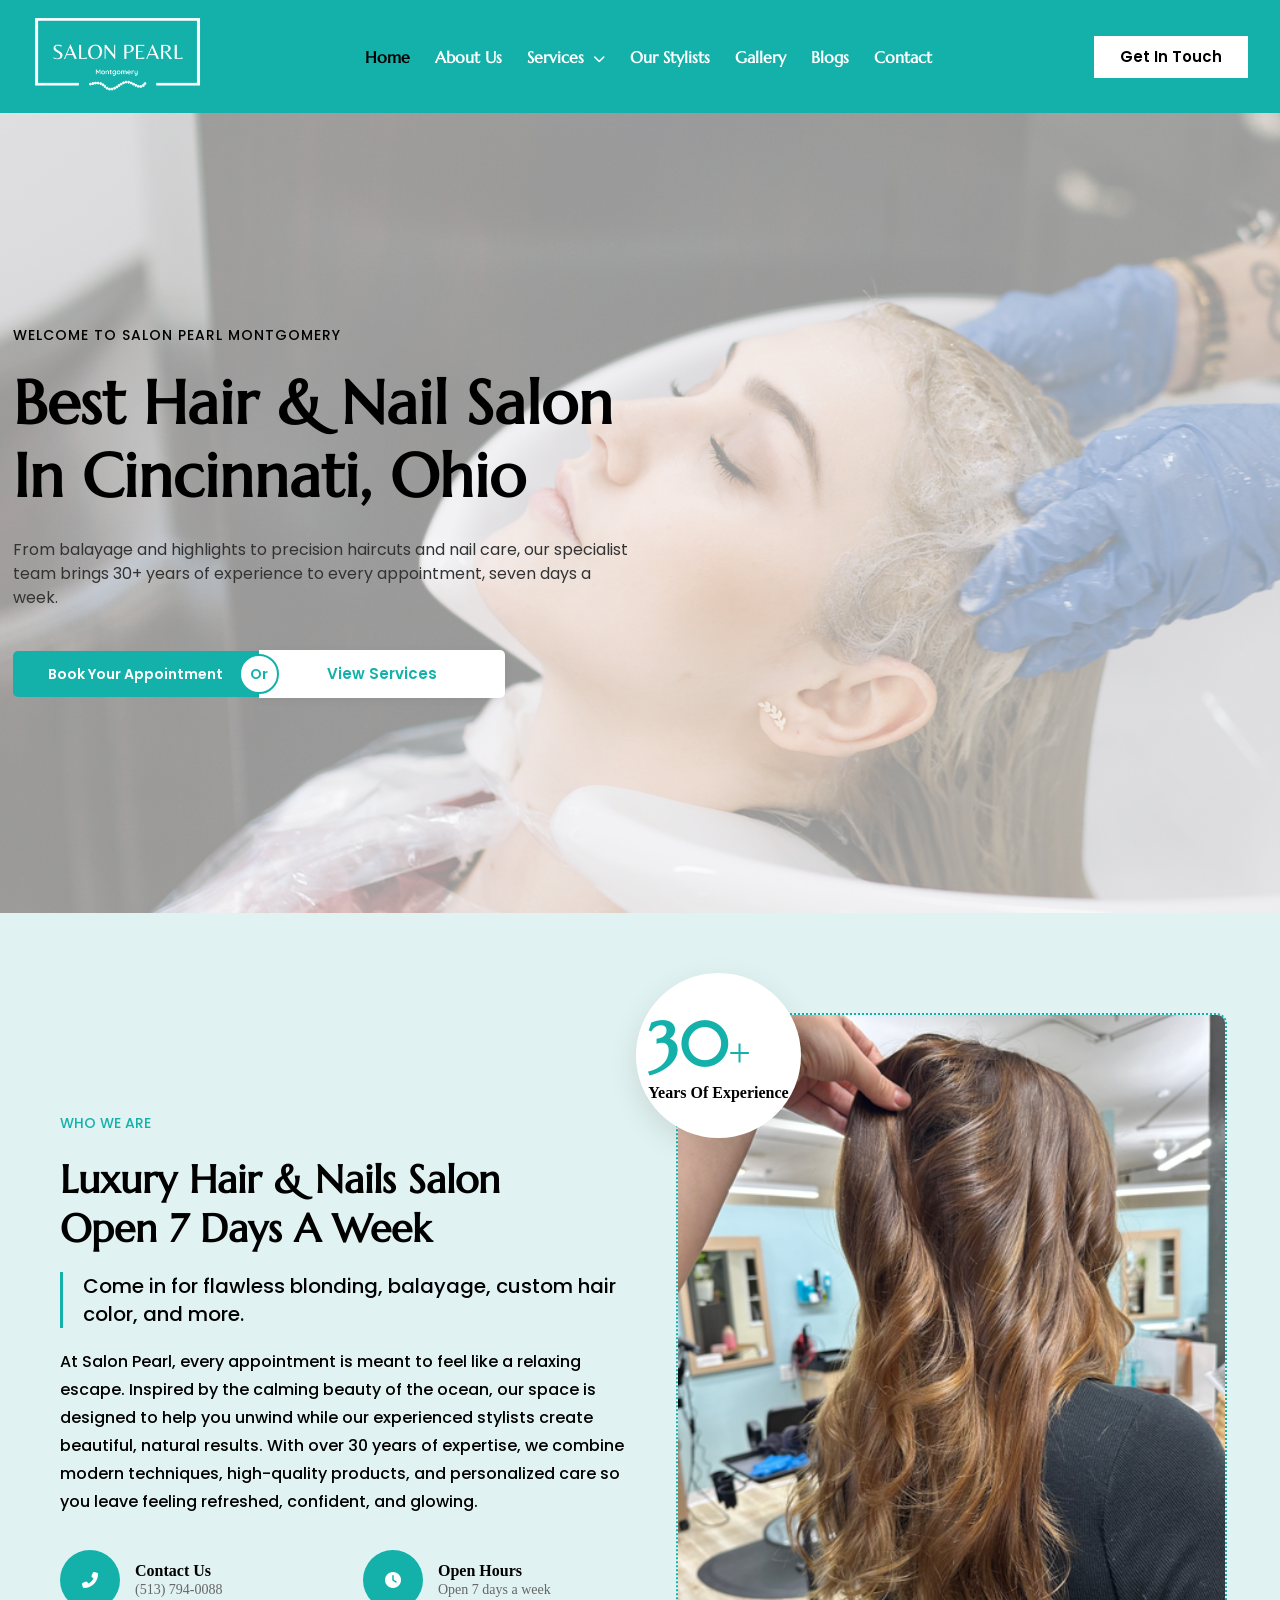
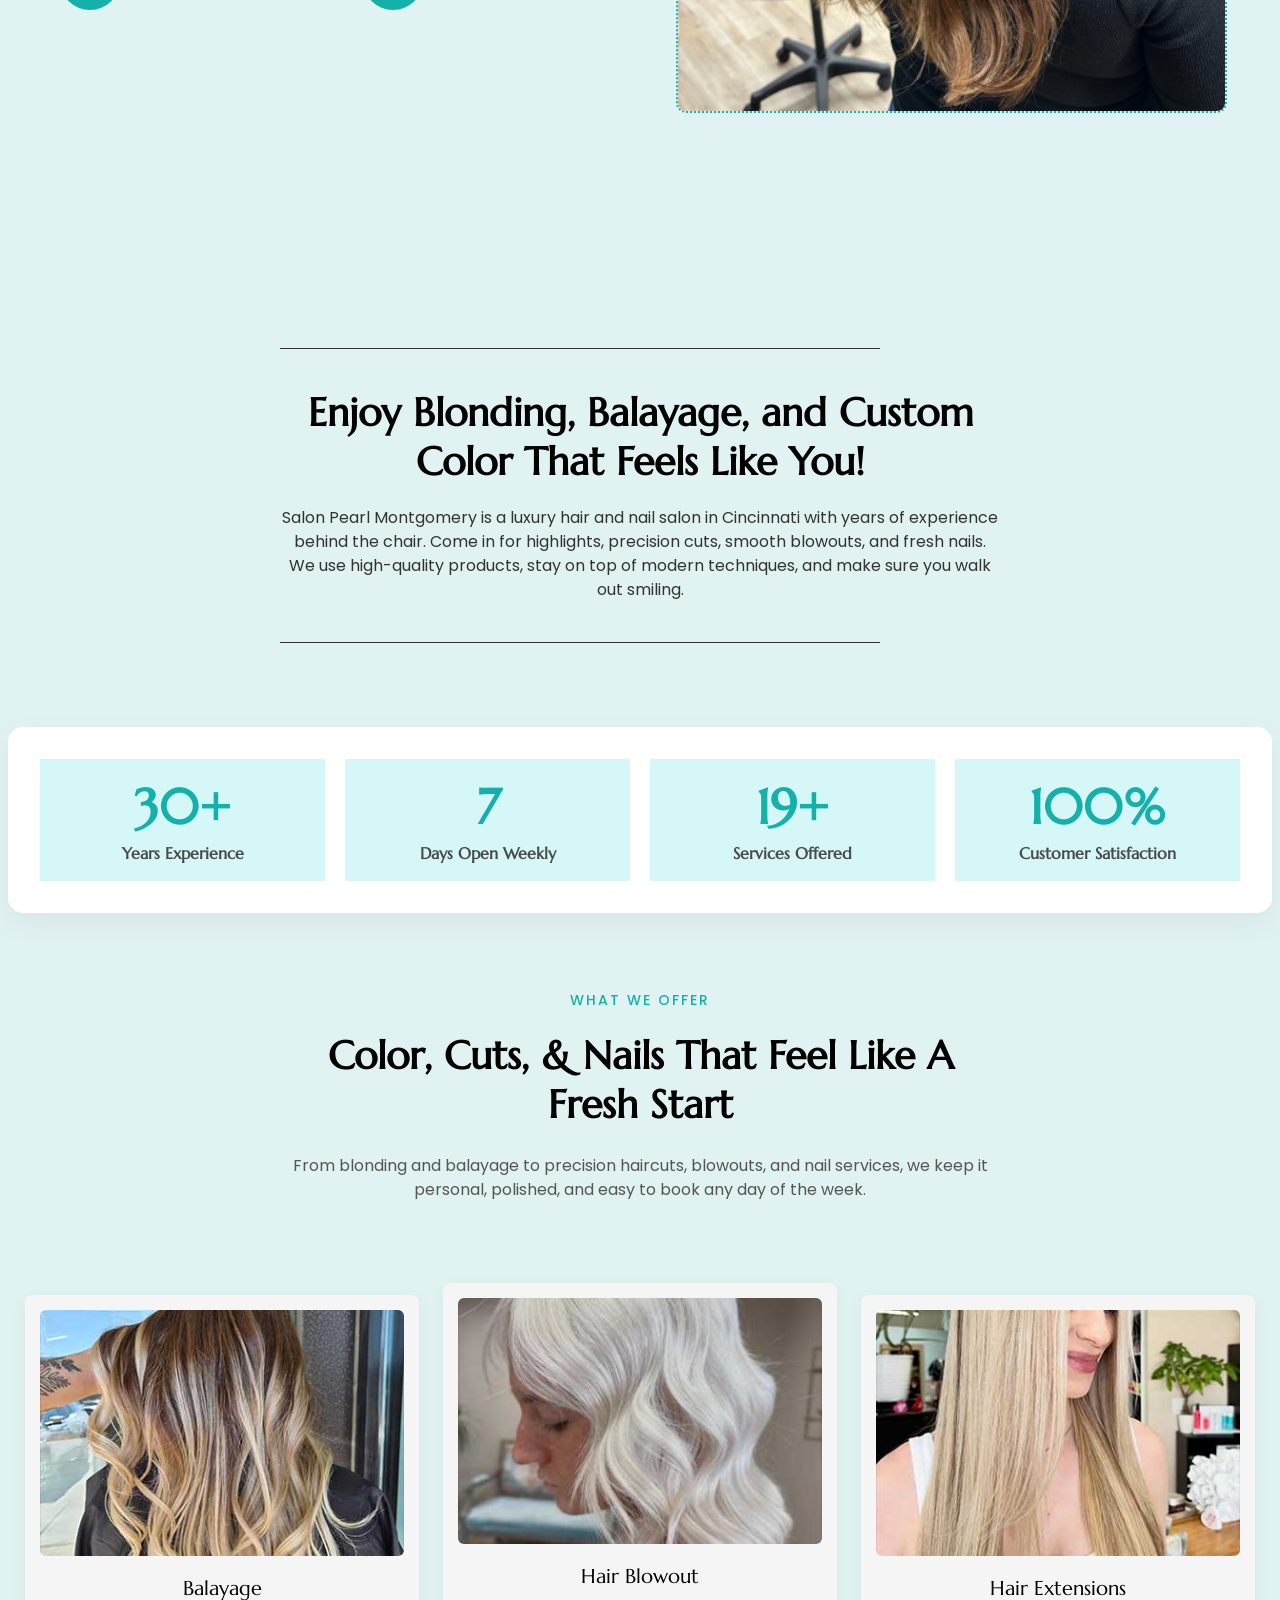
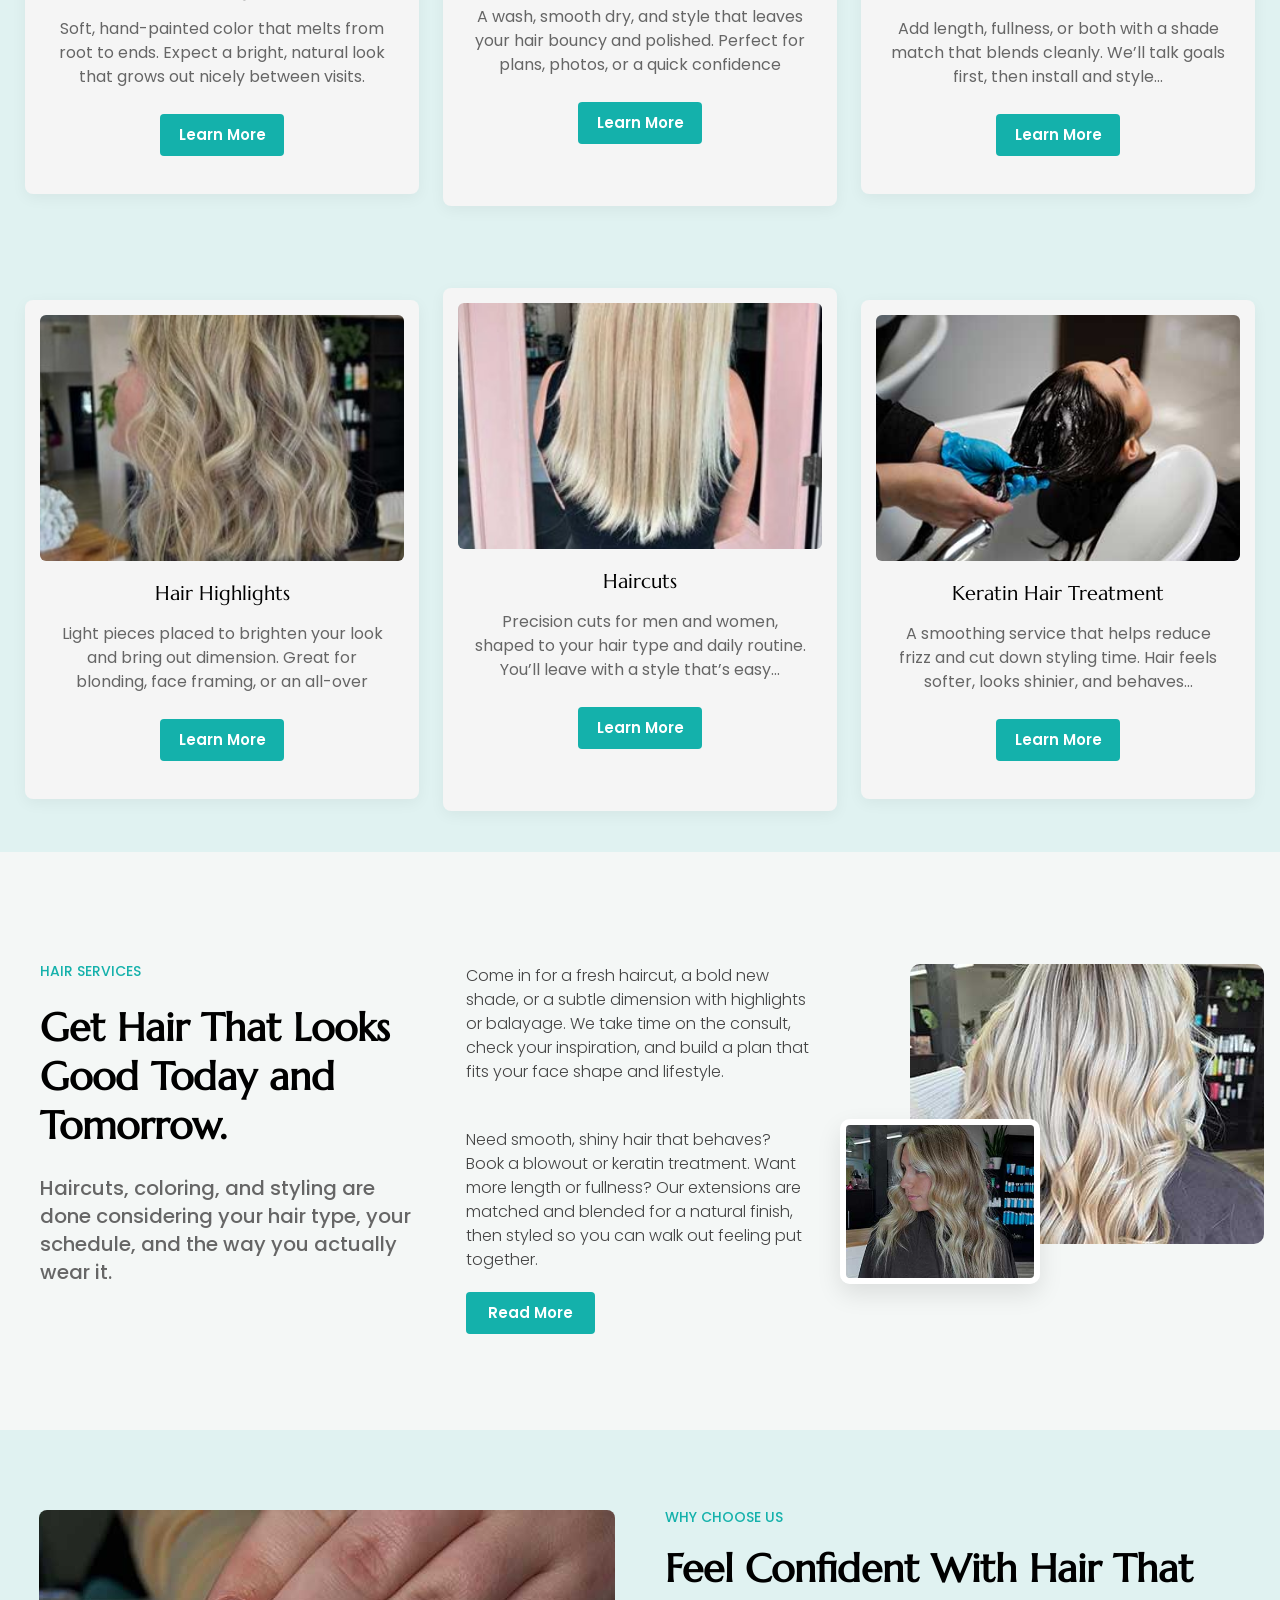
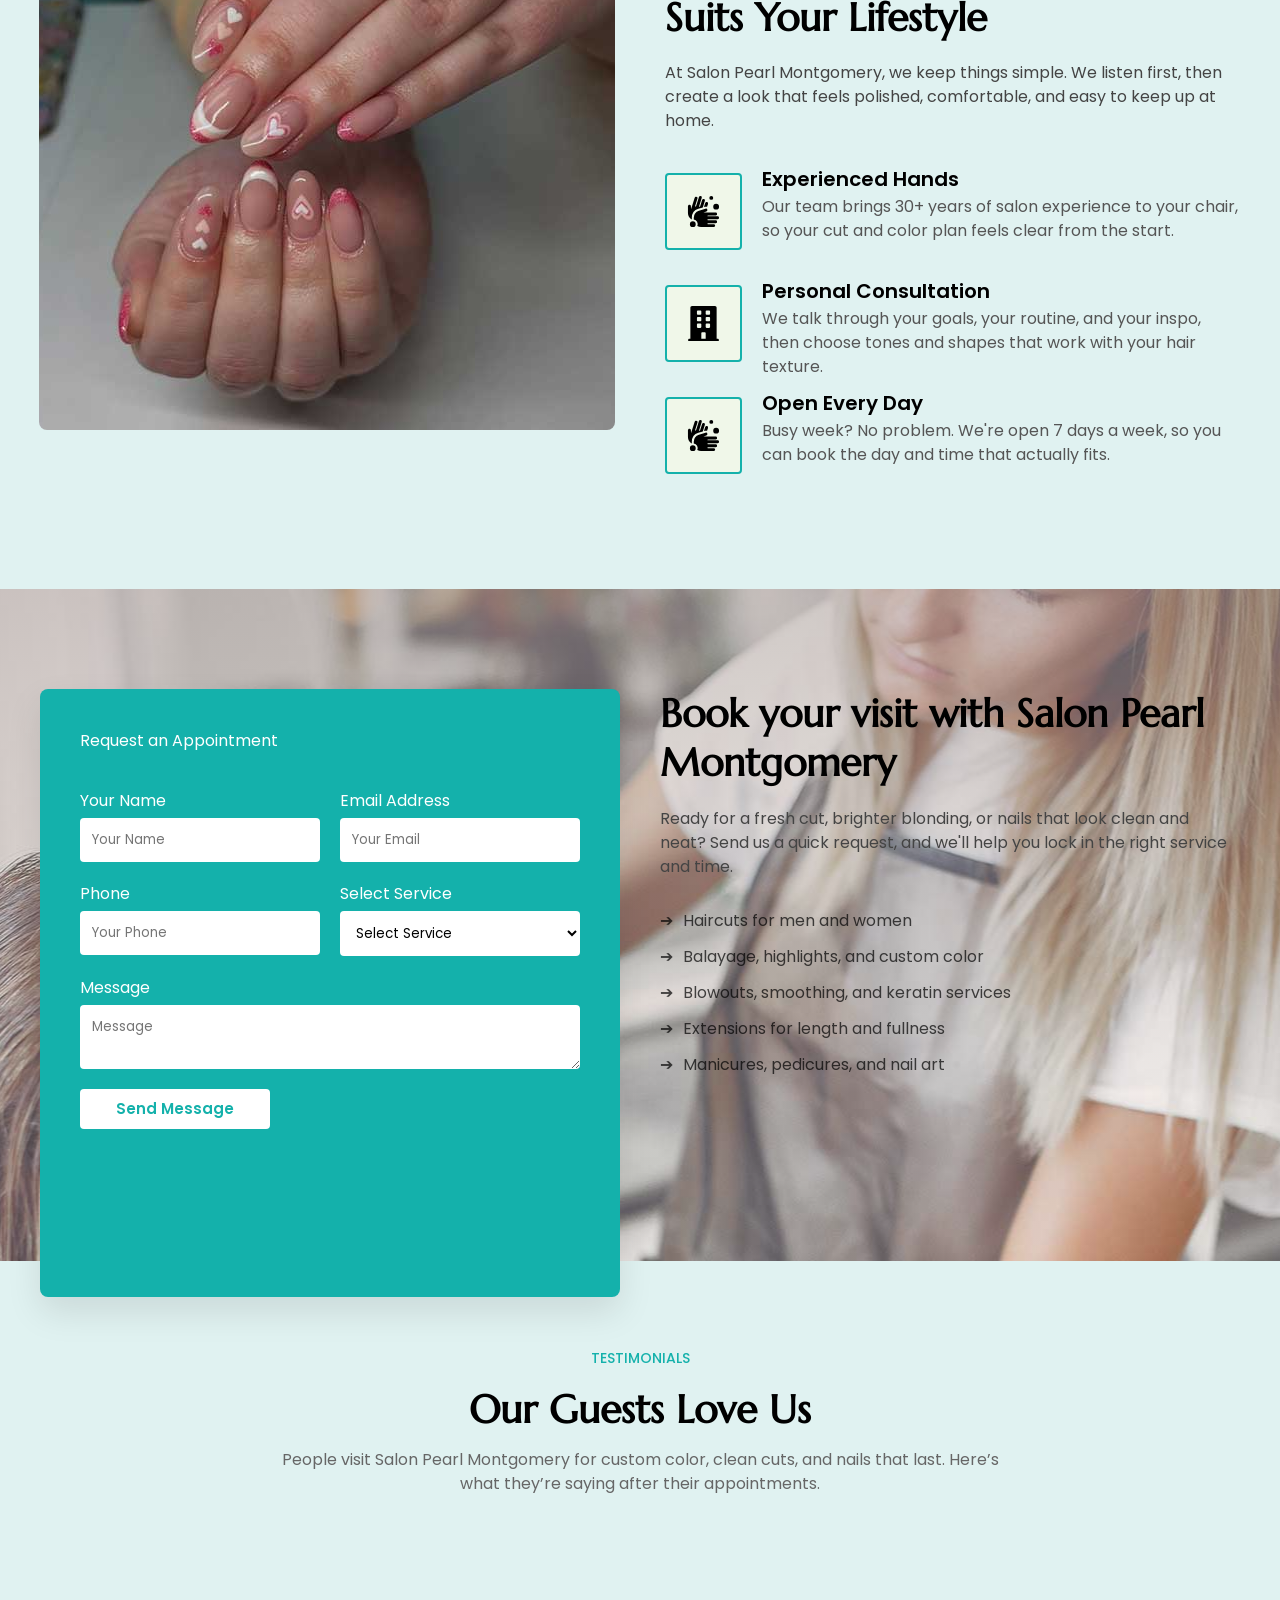
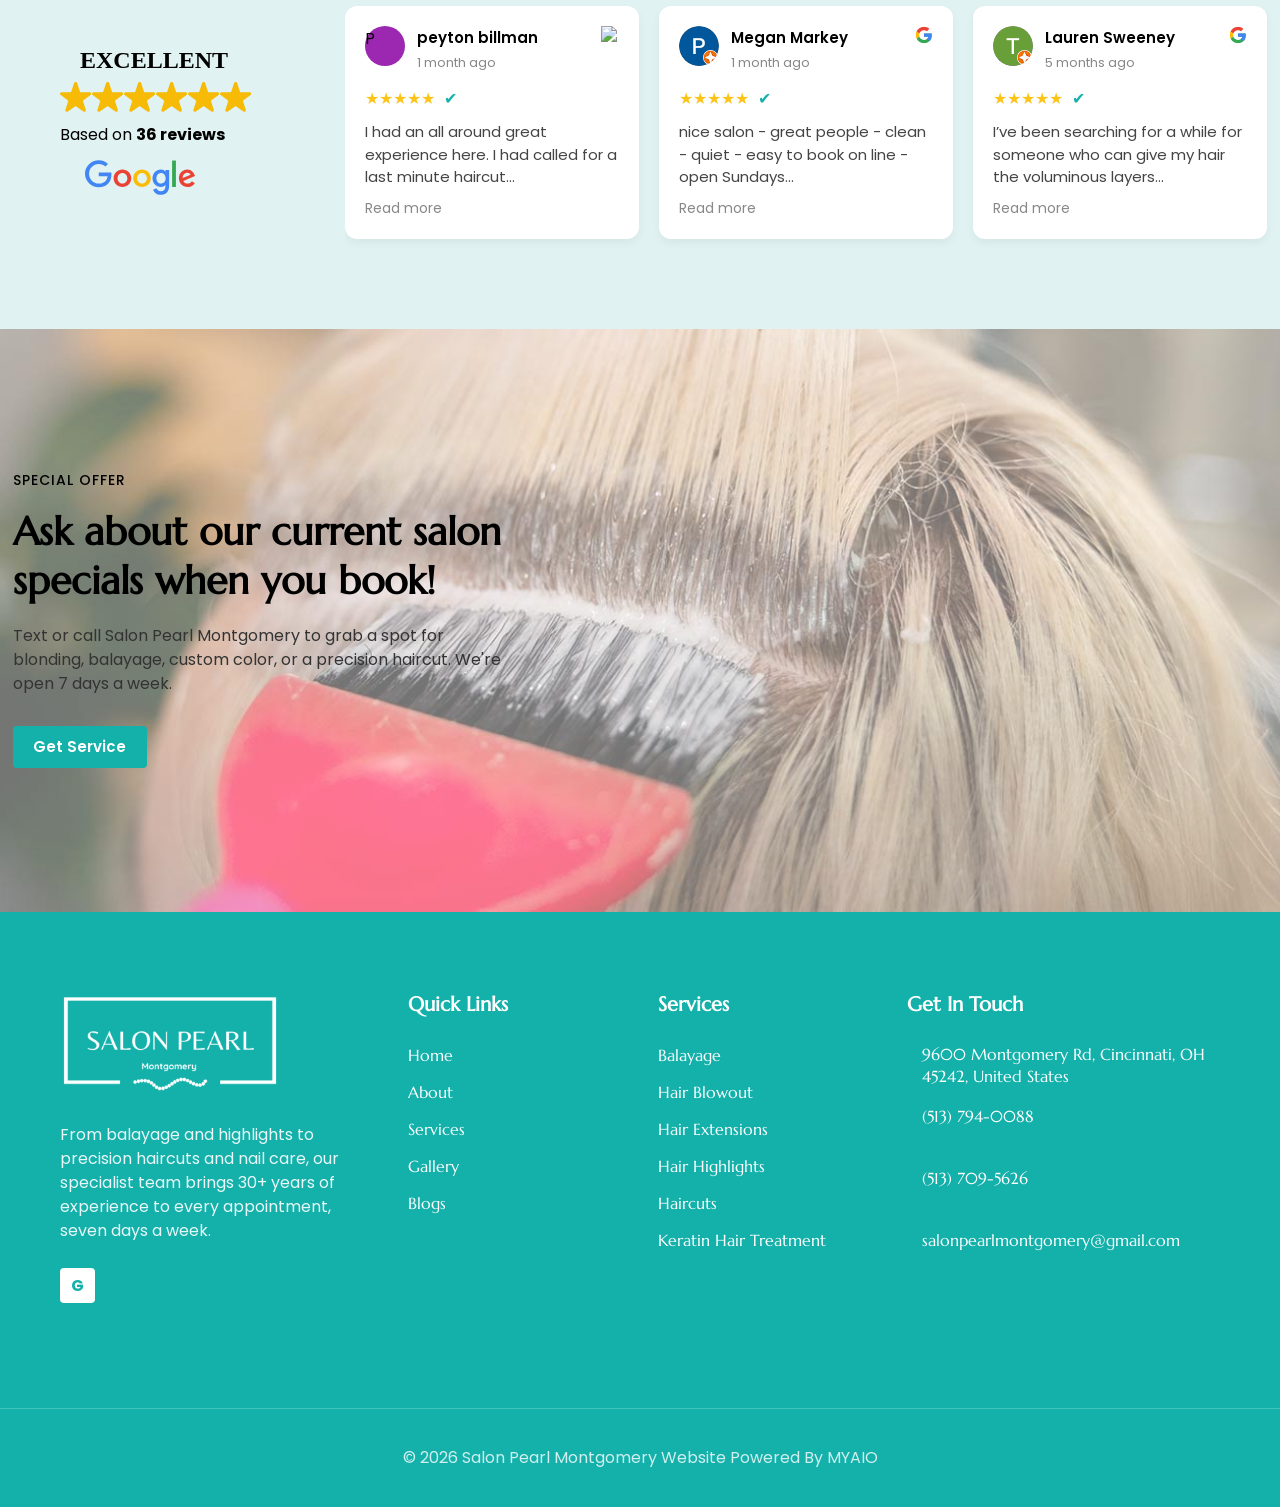
==== index.html @ 2b53aa88 "Rename salon.html to index.html" ====
<!doctype html>
<html lang="en">
  <head>
    <meta charset="UTF-8" />
    <meta name="viewport" content="width=device-width, initial-scale=1.0" />
    <title>Document</title>
    <!-- Font Awesome Free CDN -->
<link rel="stylesheet" href="https://cdnjs.cloudflare.com/ajax/libs/font-awesome/6.4.2/css/all.min.css" integrity="sha512-papn5pL5N8rWc5pG6OeD8xZqP/EzvF3lXnPz+ciyIpJYF7H9uYy0hXU9v61Q59Iu3uhVptu0XVfZ+f+q1RV0Hg==" crossorigin="anonymous" referrerpolicy="no-referrer" />
    <link rel="stylesheet" href="salon.css" />
  </head>
  <body>
    <header class="main-header">
      <div class="nav-container">
        <div class="logo-box">
          <img
            src="dcec60_59069c7264294cd783a2a04fab9cebf1mv2-e1772469539156-1.png"
            alt="Salon Pearl Logo"
            class="logo"
          />
        </div>

        <nav class="nav-menu">
          <ul>
            <li><a href="#" class="active">Home</a></li>
            <li><a href="#">About Us</a></li>
            <li>
              <a href="#">Services <i class="fas fa-chevron-down"></i></a>
            </li>
            <li><a href="#">Our Stylists</a></li>
            <li><a href="#">Gallery</a></li>
            <li><a href="#">Blogs</a></li>
            <li><a href="#">Contact</a></li>
          </ul>
        </nav>

        <div class="nav-cta">
          <a href="#" class="btn-touch">Get In Touch</a>
        </div>
      </div>
    </header>
    <section class="hero-section">
      <div class="hero-container">
        <p class="welcome-text">WELCOME TO SALON PEARL MONTGOMERY</p>

        <h1 class="hero-title">
          Best Hair & Nail Salon <br />
          In Cincinnati, Ohio
        </h1>

        <p class="hero-description">
          From balayage and highlights to precision haircuts and nail care, our
          specialist team brings 30+ years of experience to every appointment,
          seven days a week.
        </p>

        <div class="hero-btns-wrapper">
          <a href="#" class="btn-book">Book Your Appointment</a>
          <div class="or-circle">Or</div>
          <a href="#" class="btn-services">View Services</a>
        </div>
      </div>
    </section>

    <section class="who-we-are">
      <div class="container">
        <div class="content-side">
          <p class="sub-heading">WHO WE ARE</p>
          <h2 class="main-heading animate-up">
            Luxury Hair & Nails Salon Open 7 Days A Week
          </h2>

          <div class="highlight-box">
            <p class="highlight-text">
              Come in for flawless blonding, balayage, custom hair color, and
              more.
            </p>
          </div>

          <p class="desc-text">
            At Salon Pearl, every appointment is meant to feel like a relaxing
            escape. Inspired by the calming beauty of the ocean, our space is
            designed to help you unwind while our experienced stylists create
            beautiful, natural results. With over 30 years of expertise, we
            combine modern techniques, high-quality products, and personalized
            care so you leave feeling refreshed, confident, and glowing.
          </p>

          <div class="info-row">
            <div class="info-item">
              <div class="icon-circle"><i class="fas fa-phone-alt"></i></div>
              <div class="info-data">
                <span class="label">Contact Us</span>
                <span class="value">(513) 794-0088</span>
              </div>
            </div>
            <div class="info-item">
              <div class="icon-circle"><i class="fas fa-clock"></i></div>
              <div class="info-data">
                <span class="label">Open Hours</span>
                <span class="value">Open 7 days a week</span>
              </div>
            </div>
          </div>
        </div>

        <div class="image-side">
          <div class="image-wrapper">
            <img
              src="dcec60_b9b6c1ea0aaf465d9575b05f5d247d1amv2.png"
              alt="Salon Work"
            />
            <div class="badge-container">
              <div class="counter-badge">
                <span id="counter" class="count-num">0</span
                ><span class="plus">+</span>
                <p class="count-label">Years Of Experience</p>
              </div>
            </div>
          </div>
        </div>
      </div>
    </section>

    <section class="blonding-section">
      <div class="content-wrapper">
        <hr class="separator-line" />

        <div class="text-block">
          <h2 class="blonding-title">
            Enjoy Blonding, Balayage, and Custom Color That Feels Like You!
          </h2>

          <p class="blonding-desc">
            Salon Pearl Montgomery is a luxury hair and nail salon in Cincinnati
            with years of experience behind the chair. Come in for highlights,
            precision cuts, smooth blowouts, and fresh nails. We use
            high-quality products, stay on top of modern techniques, and make
            sure you walk out smiling.
          </p>
        </div>

        <hr class="separator-line" />
      </div>
    </section>

    <section class="stats-overlap-section">
      <div class="stats-container">
        <div class="stat-box">
          <span class="stat-number">30+</span>
          <p class="stat-text">Years Experience</p>
        </div>

        <div class="stat-box">
          <span class="stat-number">7</span>
          <p class="stat-text">Days Open Weekly</p>
        </div>

        <div class="stat-box">
          <span class="stat-number">19+</span>
          <p class="stat-text">Services Offered</p>
        </div>

        <div class="stat-box">
          <span class="stat-number">100%</span>
          <p class="stat-text">Customer Satisfaction</p>
        </div>
      </div>
    </section>

    <section class="offer-header-section">
      <div class="offer-container animate-offer-up">
        <p class="offer-sub">WHAT WE OFFER</p>

        <h1 class="offer-title">
          Color, Cuts, & Nails That Feel Like A Fresh Start
        </h1>

        <p class="offer-description">
          From blonding and balayage to precision haircuts, blowouts, and nail
          services, we keep it personal, polished, and easy to book any day of
          the week.
        </p>
      </div>
    </section>
    <section class="services-cards-section">
      <div class="cards-container">
        <div class="service-card side-card">
          <img src="Balayage-Hair-Color.jpg" alt="Balayage" class="card-img" />
          <h3 class="card-title">Balayage</h3>
          <p class="card-desc">
            Soft, hand-painted color that melts from root to ends. Expect a
            bright, natural look that grows out nicely between visits.
          </p>
          <a href="#" class="learn-more-btn">Learn More</a>
        </div>

        <div class="service-card middle-card">
          <img
            src="Hair-Blowout-300x203.jpg"
            alt="Hair Blowout"
            class="card-img"
          />
          <h3 class="card-title">Hair Blowout</h3>
          <p class="card-desc">
            A wash, smooth dry, and style that leaves your hair bouncy and
            polished. Perfect for plans, photos, or a quick confidence boost.
          </p>
          <a href="#" class="learn-more-btn">Learn More</a>
        </div>

        <div class="service-card side-card">
          <img
            src="Hair-Extensions.jpg"
            alt="Hair Extensions"
            class="card-img"
          />
          <h3 class="card-title">Hair Extensions</h3>
          <p class="card-desc">
            Add length, fullness, or both with a shade match that blends
            cleanly. We’ll talk goals first, then install and style...
          </p>
          <a href="#" class="learn-more-btn">Learn More</a>
        </div>
      </div>
    </section>
    <section class="services-cards-section">
      <div class="cards-container">
        <div class="service-card side-card">
          <img
            src="Hair-Highlights-300x203.jpg"
            alt="Balayage"
            class="card-img"
          />
          <h3 class="card-title">Hair Highlights</h3>
          <p class="card-desc">
            Light pieces placed to brighten your look and bring out dimension.
            Great for blonding, face framing, or an all-over glow.
          </p>
          <a href="#" class="learn-more-btn">Learn More</a>
        </div>

        <div class="service-card middle-card">
          <img
            src="Mens-and-Womens-Haircut-300x203.jpg"
            alt="Hair Blowout"
            class="card-img"
          />
          <h3 class="card-title">Haircuts</h3>
          <p class="card-desc">
            Precision cuts for men and women, shaped to your hair type and daily
            routine. You’ll leave with a style that’s easy...
          </p>
          <a href="#" class="learn-more-btn">Learn More</a>
        </div>

        <div class="service-card side-card">
          <img
            src="Keratin-Hair-Treatment.jpg"
            alt="Hair Extensions"
            class="card-img"
          />
          <h3 class="card-title">Keratin Hair Treatment</h3>
          <p class="card-desc">
            A smoothing service that helps reduce frizz and cut down styling
            time. Hair feels softer, looks shinier, and behaves...
          </p>
          <a href="#" class="learn-more-btn">Learn More</a>
        </div>
      </div>
    </section>

    <section class="hair-services-section">
      <div class="hair-container">
        <div class="content-left">
          <p class="subtitle-hair animate-left">HAIR SERVICES</p>
          <h2 class="title-hair animate-bottom">
            Get Hair That Looks Good Today and Tomorrow.
          </h2>
          <p class="desc-hair">
            Haircuts, coloring, and styling are done considering your hair type,
            your schedule, and the way you actually wear it.
          </p>
        </div>

        <div class="content-middle">
          <p class="middle-para">
            Come in for a fresh haircut, a bold new shade, or a subtle dimension
            with highlights or balayage. We take time on the consult, check your
            inspiration, and build a plan that fits your face shape and
            lifestyle.
          </p>
          <p class="middle-para">
            Need smooth, shiny hair that behaves? Book a blowout or keratin
            treatment. Want more length or fullness? Our extensions are matched
            and blended for a natural finish, then styled so you can walk out
            feeling put together.
          </p>
          <a href="#" class="btn-read-more">Read More</a>
        </div>

        <div class="image-right-area">
          <img
            src="Get-Hair-That-Looks-Good-Today-and-Tomorrow.-01.jpg"
            alt="Hair Style"
            class="large-img"
          />
          <img
            src="Get-Hair-That-Looks-Good-Today-and-Tomorrow.-02.jpg"
            alt="Stylist Work"
            class="small-img animate-top-down"
          />
        </div>
      </div>
    </section>

    <section class="why-choose-section">
      <div class="choose-container">
        <div class="choose-image-box">
          <img
            src="Feel-Confident-With-Hair-That-Suits-Your-Lifestyle.jpg"
            alt="Nail Art"
            class="main-choose-img"
          />
        </div>

        <div class="choose-content">
          <p class="choose-sub">WHY CHOOSE US</p>
          <h2 class="choose-title">
            Feel Confident With Hair That Suits Your Lifestyle
          </h2>
          <p class="choose-lead">
            At Salon Pearl Montgomery, we keep things simple. We listen first,
            then create a look that feels polished, comfortable, and easy to
            keep up at home.
          </p>

          <div class="feature-item">
            <div class="icon-box"><img src="download.svg" alt="Icon" /></div>
            <div class="feature-text">
              <h3>Experienced Hands</h3>
              <p>
                Our team brings 30+ years of salon experience to your chair, so
                your cut and color plan feels clear from the start.
              </p>
            </div>
          </div>

          <div class="feature-item">
            <div class="icon-box">
              <img src="download (1).svg" alt="Icon" />
            </div>
            <div class="feature-text">
              <h3>Personal Consultation</h3>
              <p>
                We talk through your goals, your routine, and your inspo, then
                choose tones and shapes that work with your hair texture.
              </p>
            </div>
          </div>

          <div class="feature-item">
            <div class="icon-box"><img src="download.svg" alt="Icon" /></div>
            <div class="feature-text">
              <h3>Open Every Day</h3>
              <p>
                Busy week? No problem. We're open 7 days a week, so you can book
                the day and time that actually fits.
              </p>
            </div>
          </div>
        </div>
      </div>
    </section>

    <section class="appointment-section">
      <div class="appointment-container">
        <div class="appointment-form-box animate-up">
          <h3 class="form-main-title">Request an Appointment</h3>
          <form action="#">
            <div class="input-row">
              <div class="input-group">
                <label>Your Name</label>
                <input type="text" placeholder="Your Name" />
              </div>
              <div class="input-group">
                <label>Email Address</label>
                <input type="email" placeholder="Your Email" />
              </div>
            </div>

            <div class="input-row">
              <div class="input-group">
                <label>Phone</label>
                <input type="text" placeholder="Your Phone" />
              </div>
              <div class="input-group">
                <label>Select Service</label>
                <select>
                  <option>Select Service</option>
                </select>
              </div>
            </div>

            <div class="input-group full-width">
              <label>Message</label>
              <textarea placeholder="Message"></textarea>
            </div>

            <a href="#" class="form-submit-btn">Send Message</a>
          </form>
        </div>

        <div
          class="appointment-text-content animate-up"
          style="animation-delay: 0.3s"
        >
          <h2 class="book-title">
            Book your visit with Salon Pearl Montgomery
          </h2>
          <p class="book-desc">
            Ready for a fresh cut, brighter blonding, or nails that look clean
            and neat? Send us a quick request, and we'll help you lock in the
            right service and time.
          </p>

          <ul class="service-list">
            <li><span>➔</span> Haircuts for men and women</li>
            <li><span>➔</span> Balayage, highlights, and custom color</li>
            <li><span>➔</span> Blowouts, smoothing, and keratin services</li>
            <li><span>➔</span> Extensions for length and fullness</li>
            <li><span>➔</span> Manicures, pedicures, and nail art</li>
          </ul>
        </div>
      </div>
    </section>

    <section class="testimonials-header-section">
      <div class="testi-header-container">
        <p class="testi-label">TESTIMONIALS</p>
        <h2 class="testi-main-heading">Our Guests Love Us</h2>
        <p class="testi-intro-text">
          People visit Salon Pearl Montgomery for custom color, clean cuts, and
          nails that last. Here’s what they’re saying after their appointments.
        </p>
      </div>
    </section>

    <section class="testimonials-section">
      <div class="container">
        <div class="testi-content-wrapper">
          <div class="google-trust-box">
            <h3 class="excellent-text">EXCELLENT</h3>
            <div class="stars-main">
              <img src="f.svg" alt="" />
              <img src="f.svg" alt="" />

              <img src="f.svg" alt="" />

              <img src="f.svg" alt="" />

              <img src="f.svg" alt="" />

              <img src="f.svg" alt="" />
            </div>
            <p class="reviews-count">Based on <strong>36 reviews</strong></p>
            <img src="logo.svg" alt="Google" class="google-brand-logo" />
          </div>

          <div class="cards-slider-window">
            <div class="slider-track">
              <div class="review-card">
                <div class="card-header">
                  <div class="user-info">
                    <span
                      class="avatar-circle"
                      style="background-color: #9c27b0"
                      >P</span
                    >
                    <div class="user-text">
                      <h4>peyton billman</h4>
                      <span>1 month ago</span>
                    </div>
                  </div>
                  <img src="google-icon.png" alt="G" class="g-icon" />
                </div>
                <div class="card-stars">
                  ★★★★★ <span class="verified-icon">✔</span>
                </div>
                <p class="card-para">
                  I had an all around great experience here. I had called for a
                  last minute haircut...
                </p>
                <a href="#" class="read-more">Read more</a>
              </div>

              <div class="review-card">
                <div class="card-header">
                  <div class="user-info">
                    <img src="unnamed.png" alt="Megan" class="avatar-img" />
                    <div class="user-text">
                      <h4>Megan Markey</h4>
                      <span>1 month ago</span>
                    </div>
                  </div>
                  <img src="icon.svg" alt="G" class="g-icon" />
                </div>
                <div class="card-stars">
                  ★★★★★ <span class="verified-icon">✔</span>
                </div>
                <p class="card-para">
                  nice salon - great people - clean - quiet - easy to book on
                  line - open Sundays...
                </p>
                <a href="#" class="read-more">Read more</a>
              </div>

              <div class="review-card">
                <div class="card-header">
                  <div class="user-info">
                    <img src="unnamed (1).png" alt="Lauren" class="avatar-img" />
                    <div class="user-text">
                      <h4>Lauren Sweeney</h4>
                      <span>5 months ago</span>
                    </div>
                  </div>
                  <img src="icon.svg" alt="G" class="g-icon" />
                </div>
                <div class="card-stars">
                  ★★★★★ <span class="verified-icon">✔</span>
                </div>
                <p class="card-para">
                  I’ve been searching for a while for someone who can give my
                  hair the voluminous layers...
                </p>
                <a href="#" class="read-more">Read more</a>
              </div>

              <div class="review-card">
                <div class="card-header">
                  <div class="user-info">
                    <img src="unnamed (2).png" alt="Lauren" class="avatar-img" />
                    <div class="user-text">
                      <h4>Lauren Sweeney</h4>
                      <span>5 months ago</span>
                    </div>
                  </div>
                  <img src="icon.svg" alt="G" class="g-icon" />
                </div>
                <div class="card-stars">
                  ★★★★★ <span class="verified-icon">✔</span>
                </div>
                <p class="card-para">
                  I’ve been searching for a while for someone who can give my
                  hair the voluminous layers...
                </p>
                <a href="#" class="read-more">Read more</a>
              </div>
              <div class="review-card"><div class="card-header">
                  <div class="user-info">
                    <img src="unnamed (3).png" alt="Lauren" class="avatar-img" />
                    <div class="user-text">
                      <h4>Lauren Sweeney</h4>
                      <span>5 months ago</span>
                    </div>
                  </div>
                  <img src="icon.svg" alt="G" class="g-icon" />
                </div>
                <div class="card-stars">
                  ★★★★★ <span class="verified-icon">✔</span>
                </div>
                <p class="card-para">
                  I’ve been searching for a while for someone who can give my
                  hair the voluminous layers...
                </p>
                <a href="#" class="read-more">Read more</a></div>
              <div class="review-card"><div class="card-header">
                  <div class="user-info">
                    <img src="unnamed (4).png" alt="Lauren" class="avatar-img" />
                    <div class="user-text">
                      <h4>Lauren Sweeney</h4>
                      <span>5 months ago</span>
                    </div>
                  </div>
                  <img src="icon.svg" alt="G" class="g-icon" />
                </div>
                <div class="card-stars">
                  ★★★★★ <span class="verified-icon">✔</span>
                </div>
                <p class="card-para">
                  I’ve been searching for a while for someone who can give my
                  hair the voluminous layers...
                </p>
                <a href="#" class="read-more">Read more</a></div>
              <div class="review-card"><div class="card-header">
                  <div class="user-info">
                    <img src="unnamed (5).png" alt="Lauren" class="avatar-img" />
                    <div class="user-text">
                      <h4>Lauren Sweeney</h4>
                      <span>5 months ago</span>
                    </div>
                  </div>
                  <img src="icon.svg" alt="G" class="g-icon" />
                </div>
                <div class="card-stars">
                  ★★★★★ <span class="verified-icon">✔</span>
                </div>
                <p class="card-para">
                  I’ve been searching for a while for someone who can give my
                  hair the voluminous layers...
                </p>
                <a href="#" class="read-more">Read more</a></div>
              <div class="review-card"><div class="card-header">
                  <div class="user-info">
                    <img src="unnamed (6).png" alt="Lauren" class="avatar-img" />
                    <div class="user-text">
                      <h4>Lauren Sweeney</h4>
                      <span>5 months ago</span>
                    </div>
                  </div>
                  <img src="icon.svg" alt="G" class="g-icon" />
                </div>
                <div class="card-stars">
                  ★★★★★ <span class="verified-icon">✔</span>
                </div>
                <p class="card-para">
                  I’ve been searching for a while for someone who can give my
                  hair the voluminous layers...
                </p>
                <a href="#" class="read-more">Read more</a></div>
              <div class="review-card"><div class="card-header">
                  <div class="user-info">
                    <img src="unnamed (7).png" alt="Lauren" class="avatar-img" />
                    <div class="user-text">
                      <h4>Lauren Sweeney</h4>
                      <span>5 months ago</span>
                    </div>
                  </div>
                  <img src="icon.svg" alt="G" class="g-icon" />
                </div>
                <div class="card-stars">
                  ★★★★★ <span class="verified-icon">✔</span>
                </div>
                <p class="card-para">
                  I’ve been searching for a while for someone who can give my
                  hair the voluminous layers...
                </p>
                <a href="#" class="read-more">Read more</a></div>

              <div class="review-card"><div class="card-header">
                  <div class="user-info">
                    <img src="unnamed (8).png" alt="Lauren" class="avatar-img" />
                    <div class="user-text">
                      <h4>Lauren Sweeney</h4>
                      <span>5 months ago</span>
                    </div>
                  </div>
                  <img src="icon.svg" alt="G" class="g-icon" />
                </div>
                <div class="card-stars">
                  ★★★★★ <span class="verified-icon">✔</span>
                </div>
                <p class="card-para">
                  I’ve been searching for a while for someone who can give my
                  hair the voluminous layers...
                </p>
                <a href="#" class="read-more">Read more</a></div>
            
            
            </div>

            <div class="slider-arrow">❯</div>
          </div>
        </div>
      </div>
    </section>






   <section class="special-offer-section">
    <div class="content-wrapper">
        <p class="special-offer-label">SPECIAL OFFER</p>
        <h2 class="main-heading">Ask about our current salon specials when you book!</h2>
        <p class="description-text">
            Text or call Salon Pearl Montgomery to grab a spot for blonding, balayage, custom color, or a precision haircut. We're open 7 days a week.
        </p>
        <a href="#" class="get-service-btn">Get Service</a>
    </div>
</section>

<footer class="main-footer">
    <div class="footer-container">
        <div class="footer-col about-col">
            <div class="footer-logo">
                <img src="dcec60_59069c7264294cd783a2a04fab9cebf1mv2-e1772469539156-1.png" alt="Salon Pearl Montgomery">
            </div>
            <p class="footer-about-text">
                From balayage and highlights to precision haircuts and nail care, our specialist team brings 30+ years of experience to every appointment, seven days a week.
            </p>
            <div class="social-icon">
                <span class="g-box">G</span>
            </div>
        </div>

        <div class="footer-col">
            <h3>Quick Links</h3>
            <ul>
                <li><a href="#">Home</a></li>
                <li><a href="#">About</a></li>
                <li><a href="#">Services</a></li>
                <li><a href="#">Gallery</a></li>
                <li><a href="#">Blogs</a></li>
            </ul>
        </div>

        <div class="footer-col">
            <h3>Services</h3>
            <ul>
                <li><a href="#">Balayage</a></li>
                <li><a href="#">Hair Blowout</a></li>
                <li><a href="#">Hair Extensions</a></li>
                <li><a href="#">Hair Highlights</a></li>
                <li><a href="#">Haircuts</a></li>
                <li><a href="#">Keratin Hair Treatment</a></li>
            </ul>
        </div>

        <div class="footer-col contact-col">
            <h3>Get In Touch</h3>
            <div class="contact-item">
                <i class="icon-location"></i>
                <p>9600 Montgomery Rd, Cincinnati, OH 45242, United States</p>
            </div>
            <div class="contact-item">
                <i class="icon-phone"></i>
                <p>(513) 794-0088</p>
            </div>
            <div class="contact-item">
                <i class="icon-fax"></i>
                <p>(513) 709-5626</p>
            </div>
            <div class="contact-item">
                <i class="icon-email"></i>
                <p>salonpearlmontgomery@gmail.com</p>
            </div>
        </div>
    </div>
  
</footer>
  <div class="footer-bottom">
    <div class="bottom-container">
        <p class="copyright-text">
            © 2026 Salon Pearl Montgomery Website Powered By MYAIO
        </p>
    </div>
</div>
  </body>
  <script>
    const counter = document.getElementById("counter");
    let count = 0;
    const target = 30; // 30+ par stop

    const updateCounter = () => {
      if (count < target) {
        count++;
        counter.innerText = count;
        setTimeout(updateCounter, 50); // Speed adjustment
      }
    };

    // Start counter when badge rotates in
    setTimeout(updateCounter, 1000);
  </script>
  <script>
const observerOptions = {
    threshold: 0.2 // Jab 20% section nazar aaye tab animation shuru ho
};

const observer = new IntersectionObserver((entries) => {
    entries.forEach(entry => {
        if (entry.isIntersecting) {
            // "active" class add karega jab section screen par aayega
            entry.target.classList.add('active'); 
        }
    });
}, observerOptions);

// In classes ko observe karega
document.querySelectorAll('.animate-up, .animate-offer-up, .animate-left, .animate-bottom, .animate-top-down').forEach((el) => {
    observer.observe(el);
});
</script>
</html>
---- salon.css ----
/* Google Fonts Import */
@import url('https://fonts.googleapis.com/css2?family=Marcellus&family=Poppins:wght@600&display=swap');

.main-header {
    height: 113px; /* Strictly as requested */
    background-color: #14b1ab; /* Exact bg color from image */
    padding: 16px 0; /* Strictly as requested */
    display: flex;
    align-items: center;
    width: 100%;
    box-sizing: border-box;
}
*{
    margin: 0px;
    padding: 0px;
    box-sizing: border-box;
}

.nav-container {
    max-width: 1300px;
    margin: 0 auto;
    width: 95%;
    display: flex;
    justify-content: space-between;
    align-items: center;
}

/* Logo Dimensions */
.logo-box .logo {
    width: 171px;
    height: 81px;
    object-fit: contain;
}

/* Navigation Menu Styles */
.nav-menu ul {
    display: flex;
    list-style: none;
    gap: 25px;
    margin: 0;
    padding: 0;
}

.nav-menu ul li a {
    text-decoration: none;
    color: #ffffff;
    font-family: 'Marcellus', sans-serif; /* Primary Font */
    font-size: 16px; /* Strictly as requested */
    line-height: 22px; /* Strictly as requested */
    font-weight: 600; /* Strictly as requested */
    transition: 0.3s;
}

.nav-menu ul li a.active, 
.nav-menu ul li a:hover {
    color: #000000; /* Active indicator as per image */
}

/* Button Styling (Using A tag inside div) */
.btn-touch {
    display: flex;
    align-items: center;
    justify-content: center;
    height: 42px; /* Strictly as requested */
    width: 154px; /* Strictly as requested */
    background-color: #ffffff;
    color: #000000;
    text-decoration: none;
    font-family: 'Poppins', sans-serif; /* Button Font */
    font-size: 15px; /* Strictly as requested */
    line-height: 18px; /* Strictly as requested */
    font-weight: 600; /* Strictly as requested */
    transition: 0.3s ease;
}

.btn-touch:hover {
    background-color: #f0f0f0;
    transform: scale(1.02);
}

/* Dropdown Arrow spacing */
.nav-menu ul li a i {
    font-size: 12px;
    margin-left: 4px;
}




/* Google Fonts Import */
@import url('https://fonts.googleapis.com/css2?family=Marcellus&family=Poppins:wght@400;500;600;800&display=swap');

.hero-section {
    width: 100%;
    min-height: 800px;
    background: url(image.png) no-repeat center center / cover;
    display: flex;
    align-items: center;
    padding-left: 1%;
}

/* Welcome Line */
.welcome-text {
    font-family: 'Poppins', sans-serif;
    font-size: 14px;
    line-height: 14px;
    font-weight: 500;
    width: 338px;
    height: 19px;
    color: #000000;
    letter-spacing: 1px;
    margin-bottom: 20px;
}

/* Best Hair Line */
.hero-title {
    font-family: 'Marcellus', sans-serif;
    font-size: 61px;
    line-height: 73px;
    font-weight: 800;
    width: 615px;
    height: 146px;
    color: #000000;
    margin-bottom: 25px;
}

/* Description Line */
.hero-description {
    font-family: 'Poppins', sans-serif;
    font-size: 16px;
    line-height: 24px;
    font-weight: 400;
    width: 615px;
    height: 72px;
    color: #333333;
    margin-bottom: 40px;
}

/* Buttons Container */
.hero-btns-wrapper {
    display: flex;
    align-items: center;
    position: relative;
}

/* Book Appointment Button */
.btn-book {
    display: flex;
    align-items: center;
    justify-content: center;
    width: 246px;
    height: 46px;
    background-color: #14b1ab; /* Exact Teal from Navbar */
    color: #ffffff;
    text-decoration: none;
    font-family: 'Poppins', sans-serif;
    font-size: 14px;
    line-height: 17px;
    font-weight: 600;
    border-radius: 5px 0 0 5px; /* Left rounded */
}

/* View Services Button (White) */
.btn-services {
    display: flex;
    align-items: center;
    justify-content: center;
    width: 246px;
    height: 48px; /* Specifically 48px as requested */
    background-color: #ffffff;
    color: #14b1ab;
    text-decoration: none;
    font-family: 'Poppins', sans-serif;
    font-size: 15px;
    line-height: 18px;
    font-weight: 600;
    border-radius: 0 5px 5px 0; /* Right rounded */
    box-shadow: 0 2px 10px rgba(0,0,0,0.05);
}

/* The 'Or' Circle */
.or-circle {
    width: 40px;
    height: 40px;
    background-color: #ffffff;
    border: 2px solid #14b1ab;
    border-radius: 50%;
    display: flex;
    align-items: center;
    justify-content: center;
    font-family: 'Poppins', sans-serif;
    font-size: 14px;
    font-weight: 600;
    color: #14b1ab;
    position: absolute;
    left: 226px; /* Positioned exactly in the middle gap */
    z-index: 2;
}






/* Container & Section Base */
.who-we-are {
    padding: 100px 0;
    background-color: #e0f2f1; /* Light cyan bg */
    overflow: hidden;
}
.container {
    max-width: 1200px;
    margin: 0 auto;
    display: flex;
    gap: 40px;
    align-items: center;
}

/* Content Side Styling */
.sub-heading {
    font-family: 'Poppins', sans-serif;
    font-size: 14px;
    line-height: 14px;
    font-weight: 500;
    width: 104px;
    height: 24px;
    color: #14b1ab;
    margin-bottom: 15px;
}

.main-heading {
    font-family: 'Marcellus', sans-serif;
    font-size: 39px;
    line-height: 48px; /* Adjusted from 449px for readability */
    font-weight: 700;
    width: 576px;
    height: 97px;
    margin-bottom: 25px;
}

/* Heading Animation */
.animate-up {
    animation: fadeInUp 1s ease forwards;
}
@keyframes fadeInUp {
    from { opacity: 0; transform: translateY(30px); }
    to { opacity: 1; transform: translateY(0); }
}

.highlight-text {
    font-family: 'Poppins', sans-serif;
    font-size: 20px;
    line-height: 28px;
    font-weight: 500;
    width: 558px;
    height: 56px;
    border-left: 3px solid #14b1ab;
    padding-left: 20px;
    margin-bottom: 20px;
}

.desc-text {
    font-family: 'Poppins', sans-serif;
    font-size: 16px; /* Optimized for display */
    line-height: 28px;
    font-weight: 500;
    width: 576px;
    height: 192px;
    margin-bottom: 10px;
}

/* Info Row */
.info-row {
    display: flex;
    gap: 30px;
    width: 576px;
    height: 60px;
}
.info-item { display: flex; align-items: center; gap: 15px; flex: 1; }
.icon-circle {
    width: 60px;
    height: 60px;
    background-color: #14b1ab;
    border-radius: 50%;
    display: flex;
    align-items: center;
    justify-content: center;
    color: white;
}
.info-data .label { display: block; font-size: 16px; font-weight: 700; }
.info-data .value { font-size: 14px; color: #666; }

/* Image Side */
.image-wrapper {
    position: relative;
    width: 551px;
    height: 700px;
}
.image-wrapper img {
    width: 100%;
    height: 100%;
    object-fit: cover;
    border: 2px dotted #14b1ab; /* Dotted border */
    border-radius: 10px;
}

/* Badge Animation & Style */
.badge-container {
    position: absolute;
    top: -40px;
    left: -40px;
    width: 165px;
    height: 165px;
    background: white;
    border-radius: 50%;
    display: flex;
    align-items: center;
    justify-content: center;
    box-shadow: 0 10px 30px rgba(0,0,0,0.1);
    animation: rotateIn 1.5s ease-out forwards; /* Gol ghoum ke rukega */
}

@keyframes rotateIn {
    from { transform: rotate(-360deg) scale(0); opacity: 0; }
    to { transform: rotate(0deg) scale(1); opacity: 1; }
}

.count-num {
    font-family: 'Marcellus', sans-serif;
    font-size: 61px;
    line-height: 73px;
    font-weight: 800;
    color: #14b1ab;
}
.plus { font-size: 40px; color: #14b1ab; }
.count-label {
    font-size: 16px;
    line-height: 21px;
    font-weight: 700;
    text-align: center;
    margin: 0;
}







/* --- Blonding Section Styles --- */
.blonding-section {
    width: 100%;
    padding: 80px 0;
    text-align: center;
    display: flex;
    justify-content: center;
    background-image: linear-gradient(rgba(255, 255, 255, 0.7), rgba(255, 255, 255, 0.7)), url(bg-01.jpg);
    background-position: center center;
    background-repeat: no-repeat;
    background-size: cover;
    background-attachment: fixed;
    height: 564px;
    align-items: center;
}

.content-wrapper {
    display: flex;
    flex-direction: column;
    align-items: center;
}

/* Horizontal Lines */
.separator-line {
    width: 600px; /* Reference image ke mutabiq width */
    border: 0;
    border-top: 1px solid #333333;
    margin: 0;
}

.text-block {
    padding: 40px 0;
}

/* Heading Styling */
.blonding-title {
    width: 721px; /* Strictly as requested */
    height: 97px; /* Strictly as requested */
    font-family: 'Marcellus', sans-serif; /* Strictly as requested */
    font-size: 39px; /* Strictly as requested */
    line-height: 49px; /* Strictly as requested */
    font-weight: 700; /* Strictly as requested */
    color: #000000;
    margin: 0 auto 20px;
    display: flex;
    align-items: center;
    justify-content: center;
}

/* Description Styling */
.blonding-desc {
    width: 721px; /* Strictly as requested */
    height: 96px; /* Strictly as requested */
    font-family: 'Poppins', sans-serif; /* Strictly as requested */
    font-size: 16px; /* Strictly as requested */
    line-height: 24px; /* Strictly as requested */
    font-weight: 400; /* Strictly as requested */
    color: #333333;
    margin: 0 auto;
}

/* Responsive Fix */
@media (max-width: 768px) {
    .blonding-title, .blonding-desc, .separator-line {
        width: 90%;
        height: auto;
    }
}







/* Stats Overlap Section Styling */
.stats-overlap-section {
    width: 100%;
    display: flex;
    justify-content: center;
    position: relative;
    z-index: 10; /* Upar wale section ke upar lane ke liye */
    margin-top: -50px; /* Pichle section par overlap karne ke liye adjustment */
}

.stats-container {
    background-color:white; /* Light green background as per image */
    width: auto;
    height: 186px; /* Strictly as requested */
    padding: 32px; /* Strictly as requested */
    display: flex;
    gap: 20px;
    align-items: center;
    border-radius: 15px; /* Optional: halki rounding ke liye */
    box-shadow: 0 10px 30px rgba(0,0,0,0.05);
}

.stat-box {
    width: 285px;
    height: 122px;
    display: flex;
    flex-direction: column;
    justify-content: center;
    align-items: center;
    text-align: center;
    /* border: 1px dashed rgba(128, 0, 128, 0.3); */
    background: #0dd1cc2b;
}
/* Stat Numbers Styling */
.stat-number {
    font-family: 'Marcellus', sans-serif;
    font-size: 49px; /* Strictly as requested */
    line-height: 61px; /* Strictly as requested */
    font-weight: 800; /* Strictly as requested */
    color: #14b1ab; /* Teal color matching the theme */
}

/* Stat Description Text Styling */
.stat-text {
    font-family: 'Marcellus', sans-serif;
    font-size: 16px; /* Strictly as requested */
    line-height: 21px; /* Strictly as requested */
    font-weight: 700; /* Strictly as requested */
    color: #4a4a4a;
    margin-top: 5px;
}

/* Responsive adjustment */
@media (max-width: 1200px) {
    .stats-container {
        height: auto;
        flex-wrap: wrap;
        justify-content: center;
    }
}




/* Section Base */
.offer-header-section {
    width: 100%;
    padding: 80px 0 40px 0;
    background-color: #e0f2f1; 
    display: flex;
    justify-content: center;
    text-align: center;
}

.offer-container {
    display: flex;
    flex-direction: column;
    align-items: center;
    /* Shuru mein hidden rahega taake animation nazar aaye */
    opacity: 0; 
}

/* Animation Trigger Class */
.animate-offer-up {
    animation: slideUpFade 1.2s ease-out forwards;
}

/* Keyframes for Bottom to Top Animation */
@keyframes slideUpFade {
    from {
        opacity: 0;
        transform: translateY(40px); /* Niche se shuru */
    }
    to {
        opacity: 1;
        transform: translateY(0); /* Apni jagah par wapas */
    }
}

/* Sub Heading */
.offer-sub {
    font-family: 'Poppins', sans-serif;
    font-size: 14px;
    line-height: 14px;
    font-weight: 500;
    width: 151px;
    height: 19px;
    color: #14b1ab;
    letter-spacing: 2px;
    margin-bottom: 20px;
    text-transform: uppercase;
}

/* Main Heading */
.offer-title {
    font-family: 'Marcellus', sans-serif;
    font-size: 39px;
    line-height: 48.75px; 
    font-weight: 700;
    width: 720px;
    height: 97px;
    color: #000000;
    margin-bottom: 25px;
}

/* Description Text */
.offer-description {
    font-family: 'Poppins', sans-serif;
    font-size: 16px;
    line-height: 24px;
    font-weight: 400;
    width: 720px;
    height: 48px;
    color: #555555;
    margin: 0 auto;
}

/* Responsive Fix */
@media (max-width: 768px) {
    .offer-title, .offer-description {
        width: 95%;
        height: auto;
    }
}




/* Container Setup */
.services-cards-section {
    background-color: #e0f2f1; /* Light cyan background */
    padding: 60px 0;
    display: flex;
    justify-content: center;
    align-items: center;
}

.cards-container {
    display: flex;
    gap: 24px;
    align-items: center; /* Taake middle card center mein bada dikhe */
}

/* Base Card Styling */
.service-card {
    width: 394px; /* Strictly as requested */
    background: #f5f5f5; /* Light grey card background */
    border-radius: 8px;
    padding: 15px;
    display: flex;
    flex-direction: column;
    align-items: center;
    text-align: center;
    box-shadow: 0 4px 15px rgba(0,0,0,0.05);
}

/* Side Cards Height */
.side-card {
    height: 499px; /* Strictly as requested */
}

/* Middle Card Height */
.middle-card {
    height: 523px; /* Strictly as requested */
}

/* Image Dimensions */
.card-img {
    width: 364px; /* Strictly as requested */
    height: 246px; /* Strictly as requested */
    object-fit: cover;
    border-radius: 6px;
    margin-bottom: 20px;
}

/* Title Styling */
.card-title {
    width: 334px; /* Strictly as requested */
    height: 26px; /* Strictly as requested */
    font-family: 'Marcellus', sans-serif;
    font-size: 20px; /* Strictly as requested */
    line-height: 26px; /* Strictly as requested */
    font-weight: 500; /* Strictly as requested */
    color: #000;
    margin-bottom: 15px;
}

/* Paragraph Styling */
.card-desc {
    width: 334px; /* Strictly as requested */
    height: 72px; /* Strictly as requested */
    font-family: 'Poppins', sans-serif;
    font-size: 16px; /* Strictly as requested */
    line-height: 24px; /* Strictly as requested */
    font-weight: 400; /* Strictly as requested */
    color: #666;
    margin-bottom: 25px;
    overflow: hidden;
}

/* Button Styling */
.learn-more-btn {
    width: 124px; /* Strictly as requested */
    height: 42px; /* Strictly as requested */
    background-color: #14b1ab; /* Theme Teal */
    color: white;
    display: flex;
    align-items: center;
    justify-content: center;
    text-decoration: none;
    border-radius: 4px;
    font-family: 'Poppins', sans-serif;
    font-size: 15px; /* Strictly as requested */
    line-height: 18px; /* Strictly as requested */
    font-weight: 600; /* Strictly as requested */
    transition: background 0.3s;
}

.learn-more-btn:hover {
    background-color: #0f8a85;
}

.card-img {
    width: 364px; /* Strictly as requested */
    height: 246px; /* Strictly as requested */
    object-fit: cover;
    border-radius: 6px;
    margin-bottom: 20px;
    /* Smooth zoom ke liye transition add ki hai */
    transition: transform 0.5s ease; 
}
/* Image par mouse laye to zoom ho jaye */
.service-card:hover .card-img {
    transform: scale(1.1); 
}

/* Taake image zoom ho kar card ki boundary se bahar na jaye */
.service-card {
    overflow: hidden; 
}

.services-cards-section {
    background-color: #e0f2f1;
    padding: 41px  0px;
    display: flex;
    justify-content: center;
    align-items: center;
}







/* --- Hair Services Section Base --- */
.hair-services-section {
    padding: 112px 0px 96px;
    background-color: #f4f7f6;
    display: flex;
    justify-content: center;
    overflow: visible;
}
.hair-container {
    display: flex;
    gap: 40px;
    align-items: flex-start;
    max-width: 1200px;
    margin: 0 auto;
}

/* --- Left Column: Title & Subtitle --- */
.content-left { 
    width: 386px; 
}

.subtitle-hair {
    font-family: 'Poppins', sans-serif;
    font-size: 14px;
    line-height: 14px;
    font-weight: 500;
    width: 119px;
    height: 19px;
    color: #14b1ab;
    text-transform: uppercase;
    margin-bottom: 20px;
    opacity: 0; /* Animation ke liye hidden */
}

.title-hair {
    font-family: 'Marcellus', sans-serif;
    font-size: 39px;
    line-height: 49px;
    font-weight: 700;
    width: 386px;
    height: 146px;
    margin-bottom: 25px;
    color: #000;
    opacity: 0; /* Animation ke liye hidden */
}

.desc-hair {
    font-family: 'Poppins', sans-serif;
    font-size: 20px;
    line-height: 28px;
    font-weight: 500;
    width: 386px;
    height: 112px;
    color: #666;
}

/* --- Middle Column: Paragraphs & Button --- */
.content-middle { 
    width: 344px; 
}

.middle-para {
    font-family: 'Poppins', sans-serif;
    font-size: 16px;
    line-height: 24px;
    font-weight: 331; /* Strictly as requested */
    width: 344px;
    height: 144px;
    margin-bottom: 20px;
    color: #444;
}

.btn-read-more {
    display: flex;
    align-items: center;
    justify-content: center;
    width: 129px; /* Strictly as requested */
    height: 42px; /* Strictly as requested */
    background-color: #14b1ab;
    color: white;
    text-decoration: none;
    font-family: 'Poppins', sans-serif;
    font-size: 15px;
    line-height: 18px;
    font-weight: 600;
    border-radius: 4px;
    transition: background 0.3s;
}

.btn-read-more:hover {
    background-color: #0f8a85;
}

/* --- Right Column: Image Overlap --- */
.image-right-area {
    position: relative;
    width: 354px;
    height: 280px;
    margin-left: 60px; /* Space for the small image overlap */
}

.large-img {
    width: 354px; /* Strictly as requested */
    height: 280px; /* Strictly as requested */
    object-fit: cover;
    border-radius: 10px;
}

.small-img {
    position: absolute;
    /* Left-Bottom Position */
    bottom: -40px; 
    left: -70px;
    
    width: 200px; /* Strictly as requested */
    height: 165px; /* Strictly as requested */
    object-fit: cover;
    border-radius: 10px;
    border: 6px solid #ffffff; /* White border as per design */
    box-shadow: 0 10px 25px rgba(0,0,0,0.1);
    z-index: 2;
    opacity: 0; /* Animation ke liye hidden */
}

/* --- Animations --- */

/* Left se animation (Subtitle) */
.animate-left {
    animation: fadeInLeft 1s ease-out forwards;
}

/* Bottom se animation (Main Title) */
.animate-bottom {
    animation: fadeInUp 1s ease-out forwards;
}

/* Top se animation (Small Image) */
.animate-top-down {
    animation: fadeInDown 1.5s ease-out forwards;
}

/* Keyframes */
@keyframes fadeInLeft {
    from { opacity: 0; transform: translateX(-50px); }
    to { opacity: 1; transform: translateX(0); }
}

@keyframes fadeInUp {
    from { opacity: 0; transform: translateY(50px); }
    to { opacity: 1; transform: translateY(0); }
}

@keyframes fadeInDown {
    from { opacity: 0; transform: translateY(-100px); }
    to { opacity: 1; transform: translateY(0); }
}

/* Responsive Fix */
@media (max-width: 1024px) {
    .hair-container {
        flex-direction: column;
        align-items: center;
        text-align: center;
    }
    .image-right-area { margin-left: 0; margin-top: 50px; }
    .small-img { left: 50%; transform: translateX(-50%); }
}






/* Section Base */
.why-choose-section {
    padding: 80px 0;
    background-color: #e0f2f1; /* Light Cyan */
    display: flex;
    justify-content: center;
}

.choose-container {
    display: flex;
    gap: 50px;
    align-items: flex-start;
}

/* Image Side */
.main-choose-img {
    width: 576px; /* Strictly as requested */
    height: 520px; /* Strictly as requested */
    object-fit: cover;
    border-radius: 8px;
}

/* Content Side */
.choose-content {
    width: 576px;
}

.choose-sub {
    font-family: 'Poppins', sans-serif;
    font-size: 14px;
    line-height: 14px;
    font-weight: 500;
    width: 135px;
    height: 19px;
    color: #14b1ab;
    margin-bottom: 15px;
}

.choose-title {
    font-family: 'Marcellus', sans-serif;
    font-size: 39px;
    line-height: 49px;
    font-weight: 700;
    width: 576px; /* User asked for 76px width but image shows full width, adjusted for text flow */
    height: 97px; 
    margin-bottom: 20px;
}

.choose-lead {
    font-family: 'Poppins', sans-serif;
    font-size: 16px;
    line-height: 24px;
    font-weight: 400;
    width: 576px;
    height: 72px;
    color: #444;
    margin-bottom: 40px;
}

/* Feature Item Styling */
.feature-item {
    display: flex;
    gap: 20px;
    margin-bottom: 35px;
    align-items: center;
}

.icon-box {
    width: 77px; /* Strictly as requested */
    height: 77px; /* Strictly as requested */
    border: 2px solid #14b1ab;
    display: flex;
    justify-content: center;
    align-items: center;
    border-radius: 4px;
    background: #f0f7e9;
}

.icon-box img {
    width: 35px; /* Strictly as requested */
    height: 35px; /* Strictly as requested */
}

.feature-text h3 {
    font-family: 'Poppins', sans-serif;
    font-size: 20px;
    line-height: 26px;
    font-weight: 600; /* Adjusted for heading feel */
    /* width: 180px; */
    height: 24px;
    margin-bottom: 5px;
}

.feature-text p {
    font-family: 'Poppins', sans-serif;
    font-size: 16px;
    line-height: 24px;
    font-weight: 400;
    width: 479px; /* Strictly as requested */
    height: 48px; /* Strictly as requested */
    color: #555;
}

.feature-text {
    margin-top: -14px;
}








/* Animation Keyframes */
@keyframes fadeInUp {
    from {
        opacity: 0;
        transform: translateY(60px); /* 60px niche se shuru */
    }
    to {
        opacity: 1;
        transform: translateY(0); /* Asli jagah par finish */
    }
}

.animate-up {
    opacity: 0;
    animation: fadeInUp 1.2s ease-out forwards;
}

/* Appointment Section Styling */
.appointment-section {
    width: 100%;
    height: 672px; /* Fixed height as requested */
    background-image: linear-gradient(rgb(173 164 164 / 58%), rgb(255 255 255 / 21%)), url(bg-02.jpg);
    background-size: cover;
    background-position: center;
    display: flex;
    justify-content: center;
    align-items: center;
    position: relative;
}

.appointment-container {
    display: flex;
    gap: 40px;
    align-items: flex-start;
    max-width: 1200px;
    width: 100%;
}

/* Form Box overlap logic */
.appointment-form-box {
    width: 580px;
    height: 608px;
    background-color: #14b1ab;
    padding: 40px;
    border-radius: 8px;
    margin-bottom: -136px; /* Your requested overlap */
    z-index: 10;
    box-shadow: 0 15px 35px rgba(0,0,0,0.1);
}

.form-main-title {
    font-family: 'Poppins', sans-serif;
    font-size: 16px;
    line-height: 24px;
    font-weight: 400;
    width: 482px;
    height: 30px;
    color: white;
    margin-bottom: 30px;
}

/* Inputs and Labels */
.input-row { display: flex; gap: 20px; margin-bottom: 20px; }
.input-group { flex: 1; display: flex; flex-direction: column; }

.input-group label {
    font-family: 'Poppins', sans-serif;
    font-size: 16px;
    line-height: 24px;
    font-weight: 400;
    color: white;
    margin-bottom: 5px;
}

input, select, textarea {
    width: 100%;
    padding: 12px;
    border-radius: 4px;
    border: none;
    background-color: white;
    font-family: 'Poppins', sans-serif;
}

.form-submit-btn {
    display: flex;
    align-items: center;
    justify-content: center;
    width: 190px;
    height: 40px;
    background-color: white;
    color: #14b1ab;
    text-decoration: none;
    font-family: 'Poppins', sans-serif;
    font-size: 15px;
    line-height: 18px;
    font-weight: 600;
    border-radius: 4px;
    margin-top: 20px;
    transition: 0.3s;
}

.form-submit-btn:hover {
    background-color: #f0f0f0;
    transform: scale(1.02);
}

/* Right Content */
.appointment-text-content { width: 572px; }

.book-title {
    font-family: 'Marcellus', sans-serif;
    font-size: 39px;
    line-height: 49px;
    font-weight: 700;
    margin-bottom: 20px;
}

.book-desc {
    font-family: 'Poppins', sans-serif;
    font-size: 16px;
    line-height: 24px;
    color: #444;
}

.service-list { list-style: none; padding: 0; margin-top: 30px; }

.service-list li {
    font-family: 'Poppins', sans-serif;
    font-size: 16px;
    margin-bottom: 12px;
    display: flex;
    line-height: 24px;
    align-items: center;
    gap: 10px;
    color: rgb(0, 0, 0);
    font-weight: 400;
    opacity: 0.7;
}





/* Container styling for center alignment */
.testimonials-header-section {
    background-color: #e0f2f1; /* Design ke mutabiq light cyan background */
    padding: 60px 0 20px 0;
    text-align: center;
    display: flex;
        margin-top: 30px;

    justify-content: center;
}

.testi-header-container {
    display: flex;
    flex-direction: column;
    align-items: center;
}

/* Subtitle styling */
.testi-label {
    width: 114px; /* Strictly as requested */
    height: 19px; /* Strictly as requested */
    font-family: 'Poppins', sans-serif;
    font-size: 14px; /* Strictly as requested */
    line-height: 14px; /* Strictly as requested */
    font-weight: 500; /* Strictly as requested */
    color: #14b1ab; /* Theme Teal color */
    text-transform: uppercase;
    margin-bottom: 15px;
}

/* Main Heading styling */
.testi-main-heading {
    width: 342px; /* Strictly as requested */
    height: 48px; /* Strictly as requested */
    font-family: 'Marcellus', sans-serif;
    font-size: 39px; /* Strictly as requested */
    line-height: 49px; /* Strictly as requested */
    font-weight: 700; /* Strictly as requested */
    color: #000000;
    margin-bottom: 15px;
}

/* Description Paragraph styling */
.testi-intro-text {
    width: 739px; /* Strictly as requested */
    height: 48px; /* Strictly as requested */
    font-family: 'Poppins', sans-serif;
    font-size: 16px; /* Strictly as requested */
    line-height: 24px; /* Strictly as requested */
    font-weight: 400; /* Strictly as requested */
    color: #666666;
    margin: 0 auto;
}
.stars-main {
    font-size: 20px;
    line-height: 24px;
    font-weight: 600;
}
h3.excellent-text {
    font-size: 24px;
    line-height: 34px;
    font-weight: 600;
    font-family: "Trustindex Poppins";
}

.stars-main {
    /* font-size: 20px; */
    /* line-height: 24px; */
    /* font-weight: 600; */
    display: flex;
    height: 30px;
    width: 30px;
}

img.google-brand-logo {
    height: 35px;
    width: 110px;
    margin-left: 25px;
    margin-top: 13px;
}
p.reviews-count
 {
    margin-top: 10px;
}
h3.excellent-text {
    font-size: 24px;
    line-height: 34px;
    font-weight: 600;
    font-family: "Trustindex Poppins";
    margin-left: 20px;
    margin-bottom: 5px;
}

/* Container styling for center alignment */
.testimonials-header-section {
    background-color: #e0f2f1; /* Design ke mutabiq light cyan background */
    padding: 60px 0 20px 0;
    text-align: center;
    display: flex;
    justify-content: center;
}

.testi-header-container {
    display: flex;
    flex-direction: column;
    align-items: center;
}

/* Subtitle styling */
.testi-label {
    width: 114px; /* Strictly as requested */
    height: 19px; /* Strictly as requested */
    font-family: 'Poppins', sans-serif;
    font-size: 14px; /* Strictly as requested */
    line-height: 14px; /* Strictly as requested */
    font-weight: 500; /* Strictly as requested */
    color: #14b1ab; /* Theme Teal color */
    text-transform: uppercase;
    margin-bottom: 15px;
}


/* Description Paragraph styling */
.testi-intro-text {
    width: 739px; /* Strictly as requested */
    height: 48px; /* Strictly as requested */
    font-family: 'Poppins', sans-serif;
    font-size: 16px; /* Strictly as requested */
    line-height: 24px; /* Strictly as requested */
    font-weight: 400; /* Strictly as requested */
    color: #666666;
    margin: 0 auto;
}


/* Layout & Background */
.testimonials-section {
    background-color: #e0f2f1;
    padding: 80px 0;
    font-family: 'Poppins', sans-serif;
    overflow: hidden;
}

.container {
    max-width: 1200px;
    margin: 0 auto;
    padding: 0 20px;
}

/* Header */
.testi-header {
    text-align: center;
    margin-bottom: 50px;
}

.testi-sub {
    font-size: 14px;
    font-weight: 500;
    color: #14b1ab;
    letter-spacing: 1px;
    text-transform: uppercase;
}

.testi-title {
    font-family: 'Marcellus', serif;
    font-size: 39px;
    margin: 15px 0;
}

/* Flex Wrapper */
.testi-content-wrapper {
    display: flex;
    align-items: center;
    gap: 40px;
}

.google-trust-box {
    width: 245px;
    flex-shrink: 0;
}

/* Slider Animation Logic */
.cards-slider-window {
    flex: 1;
    overflow: hidden; /* Bahar ke cards chhupanay ke liye */
    position: relative;
    padding: 10px 0;
}

.slider-track {
    display: flex;
    gap: 20px;
    width: max-content;
    /* 314px (card+gap) * 9 cards = 2826px movement */
    animation: scrollLoop 40s linear infinite;
}

@keyframes scrollLoop {
    0% { transform: translateX(0); }
    100% { transform: translateX(calc(-314px * 9)); }
}

.slider-track:hover {
    animation-play-state: paused; /* Mouse lane par ruk jaye */
}

/* Card Styling */
.review-card {
    background: #fff;
    width: 294px; /* Fix width */
    height: 233px; /* Fix height */
    padding: 20px;
    border-radius: 12px;
    box-shadow: 0 4px 10px rgba(0,0,0,0.05);
    flex-shrink: 0;
    display: flex;
    flex-direction: column;
}

/* Inner Card Elements */
.card-header { display: flex; justify-content: space-between; margin-bottom: 12px; }
.user-info { display: flex; gap: 12px; }
.avatar-circle, .avatar-img { width: 40px; height: 40px; border-radius: 50%; object-fit: cover; }
.user-text h4 { font-size: 15px; font-weight: 600; margin: 0; }
.user-text span { font-size: 13px; color: #888; }
.g-icon { width: 18px; height: 18px; }
.card-stars { color: #fcc419; font-size: 16px; margin-bottom: 10px; }
.verified-icon { color: #14b1ab; margin-left: 5px; }
.card-para { font-size: 15px; color: #444; line-height: 1.5; height: 85px; overflow: hidden; }
.read-more { font-size: 14px; color: #888; text-decoration: none; margin-top: auto; }

/* Arrow Design */
.slider-arrow {
    position: absolute;
    right: 0;
    top: 50%;
    transform: translateY(-50%);
    background: #fff;
    width: 40px;
    height: 40px;
    border-radius: 50%;
    display: flex;
    align-items: center;
    justify-content: center;
    box-shadow: 0 2px 10px rgba(0,0,0,0.1);
    z-index: 10;
}


body{
    background: #e0f2f1;
}

.special-offer-section {
    width: 100%;
    height: 583px; /* Strictly set as requested */
    background-image: linear-gradient(rgba(255, 255, 255, 0.45), rgba(255, 255, 255, 0.45)), 
                      url('bg-03.jpg');
    background-size: cover;
    background-position: center;
    display: flex;
    align-items: center;
    padding-left: 1%; /* Design alignment ke liye */
    position: relative;
}

.content-wrapper {
    position: relative;
    z-index: 2; /* Ensures text stays above background */
}
.content-wrapper
 {
    display: flex;
    align-items: baseline;
}

/* 1. Special Offer Label */
.special-offer-label {
    width: 119px;
    height: 19px;
    font-family: 'Poppins', sans-serif;
    font-size: 14px;
    line-height: 14px;
    font-weight: 500;
    color: #000;
    margin-bottom: 15px;
    text-transform: uppercase;
    letter-spacing: 1px;
}

/* 2. Main Heading */
.main-heading {
    width: 500px;
    height: 97px;
    font-family: 'Marcellus', serif;
    font-size: 39px;
    line-height: 49px;
    font-weight: 700;
    color: #000;
    margin-bottom: 20px;
}

/* 3. Description Text */
.description-text {
    width: 500px;
    height: 72px;
    font-family: 'Poppins', sans-serif;
    font-size: 16px;
    line-height: 24px;
    font-weight: 400;
    color: #333;
    margin-bottom: 30px;
}

/* 4. Button (a tag) */
.get-service-btn {
    display: flex;
    align-items: center;
    justify-content: center;
    width: 134px;
    height: 42px;
    background-color: #14b1ab; /* Theme color from button */
    color: #ffffff;
    text-decoration: none;
    font-family: 'Poppins', sans-serif;
    font-size: 15px;
    line-height: 18px;
    font-weight: 600;
    border-radius: 4px;
    transition: background 0.3s ease;
}

.get-service-btn:hover {
    background-color: #0f8a85;
}





.main-footer {
    background-color: #14b1ab; /* Theme Teal Color */
    padding: 80px 0 50px;
    color: #ffffff;
    font-family: 'Poppins', sans-serif;
}

.footer-container {
    max-width: 1200px;
    margin: 0 auto;
    display: flex;
    justify-content: space-between;
    padding: 0 20px;
    gap: 40px;
    margin-bottom: 55px;
}
.footer-col {
    flex: 1;
}

/* Logo & About Column */
.footer-logo img {
    width: 220px;
    margin-bottom: 20px;
}

.footer-about-text {
    font-size: 16px;
    line-height: 24px;
    margin-bottom: 25px;
    opacity: 0.9;
    font-weight: 400;
    font-family:'Poppins', sans-serif;
    height: 120px;
    width: 308px;
}

.g-box {
    display: flex;
    align-items: center;
    justify-content: center;
    width: 35px;
    height: 35px;
    background: #fff;
    color: #14b1ab;
    border-radius: 4px;
    font-weight: bold;
}

.footer-col h3 {
    font-family: 'Marcellus', serif;
    font-size: 20px;
    margin-bottom: 25px;
    font-weight: 700;
    line-height: 26px;
}

/* Lists */
.footer-col ul {
    list-style: none;
    padding: 0;
}

.footer-col ul li {
    margin-bottom: 12px;
}

.footer-col ul li a {
    color: #ffffff;
    text-decoration: none;
    font-size: 16px;
    transition: opacity 0.3s;
    line-height: 22px;
    font-weight: 400;
    font-family: "Marcellus", sans-serif;
}

.footer-col ul li a:hover {
    opacity: 0.7;
}

/* Contact Section */
.contact-item {
    display: flex;
    gap: 15px;
    margin-bottom: 18px;
    align-items: flex-start;
}

.contact-item p {
    font-size: 16px;
    line-height: 22px;
    margin: 0;
    font-weight: 400;
    height: 44px;
    width: 298px;
    font-family: "Marcellus", sans-serif;
}



.footer-bottom {
    width: 100%;
    background-color: #14b1ab;
    border-top: 1px solid rgba(255, 255, 255, 0.2);
    padding: 20px 0;
    display: flex;
    justify-content: center;
    align-items: center;
    height: 99px;
}
.bottom-container {
    /* Aapki di gayi width specs */
    width: 494px; 
    height: 24px;
    display: flex;
    justify-content: center;
    align-items: center;
}

.copyright-text {
    font-family: 'Poppins', sans-serif;
    font-size: 16px;
    line-height: 24px;
    font-weight: 400;
    color: #ffffff;
    margin: 0;
    text-align: center;
    width: 490px;
    opacity: 0.8;
}

video.main-content-video {
    /* height: 667px; */
    /* padding: 100px; */
    margin-top: -1000px;
    position: relative;
    z-index: -1;
    /* overflow: hidden; */
}
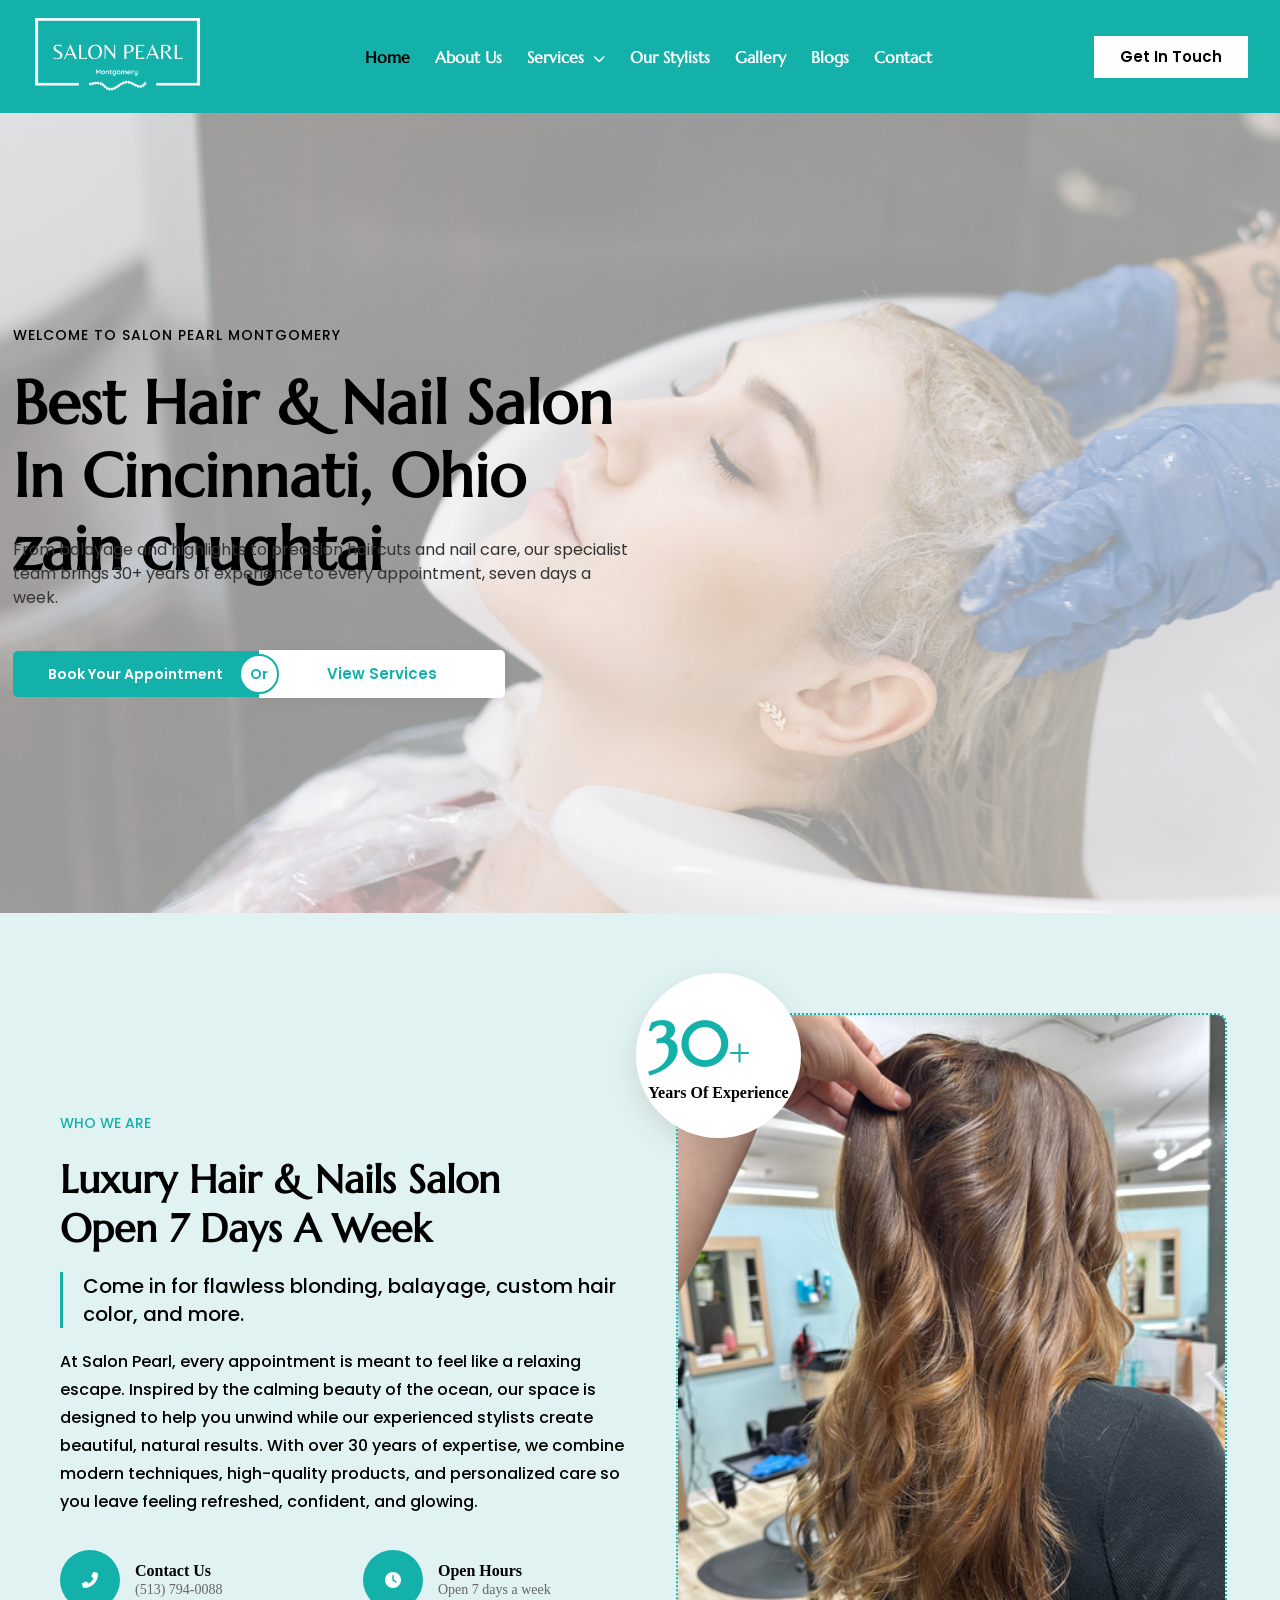
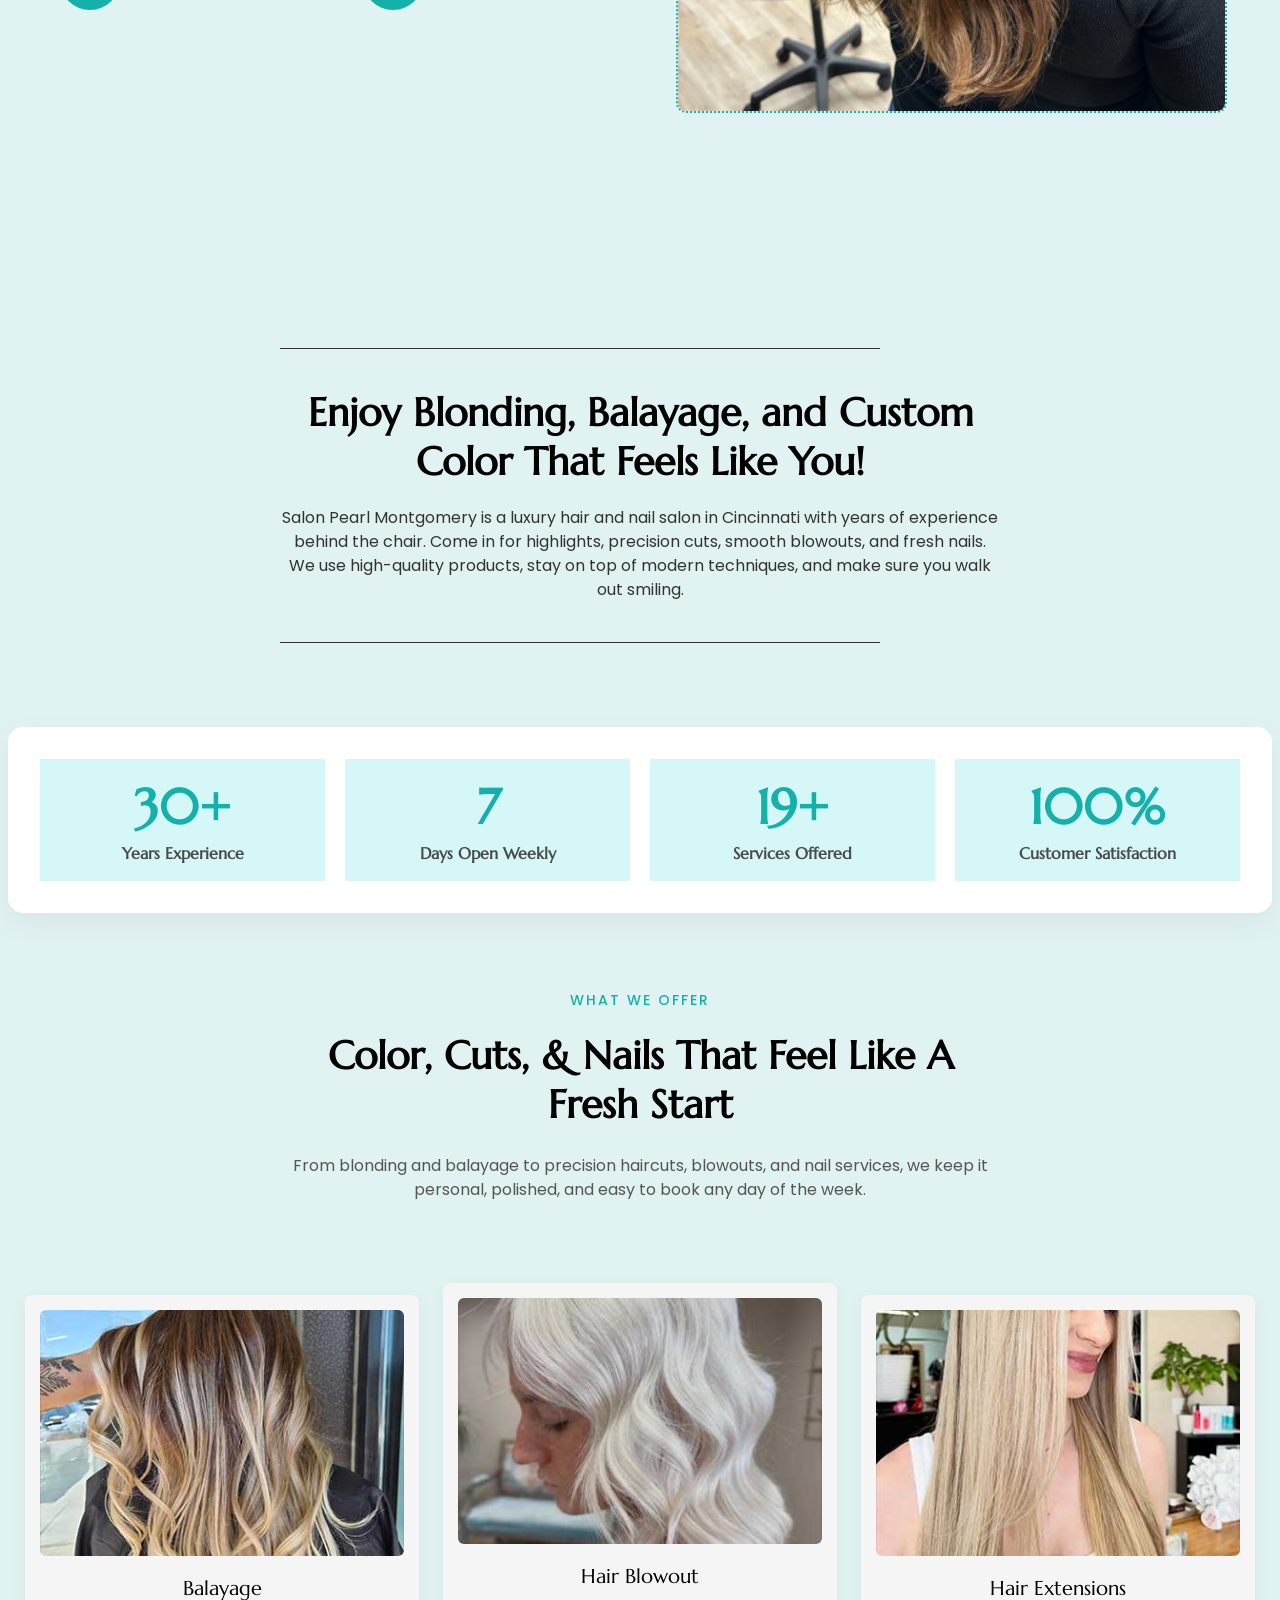
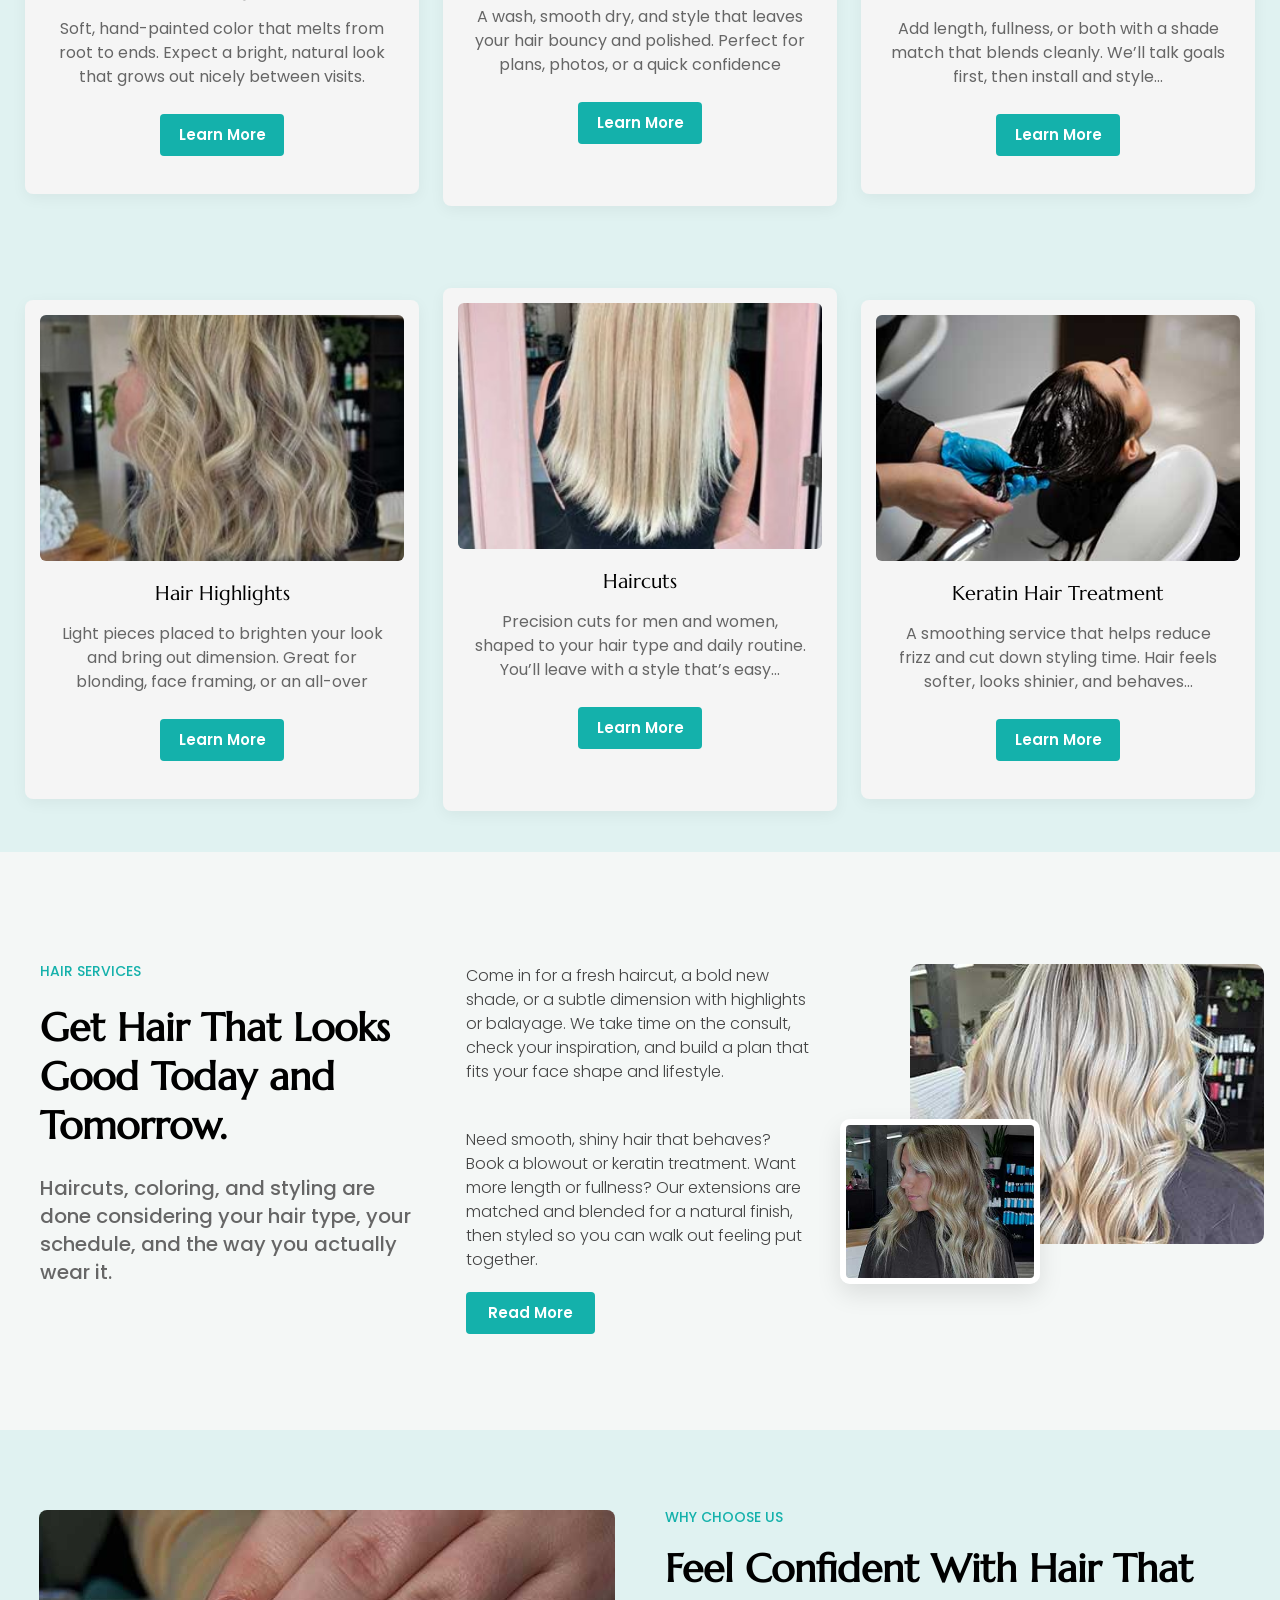
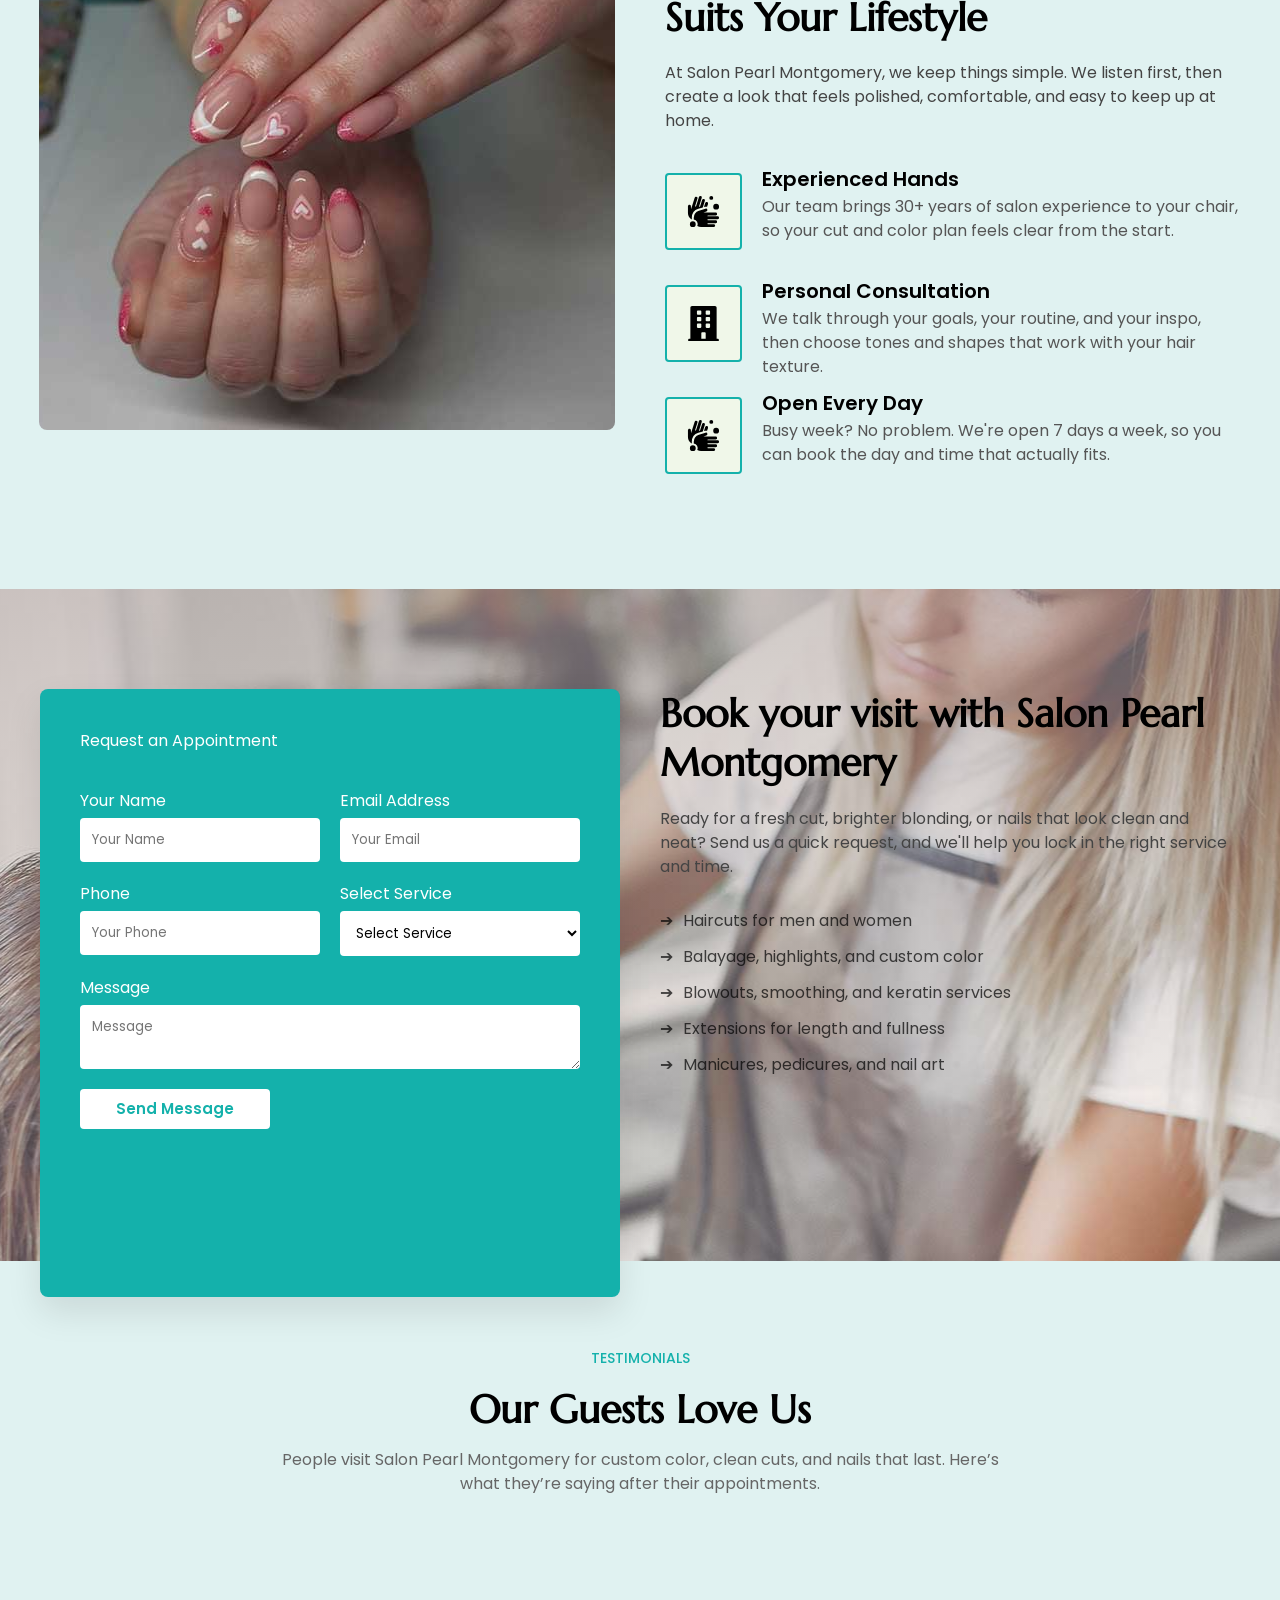
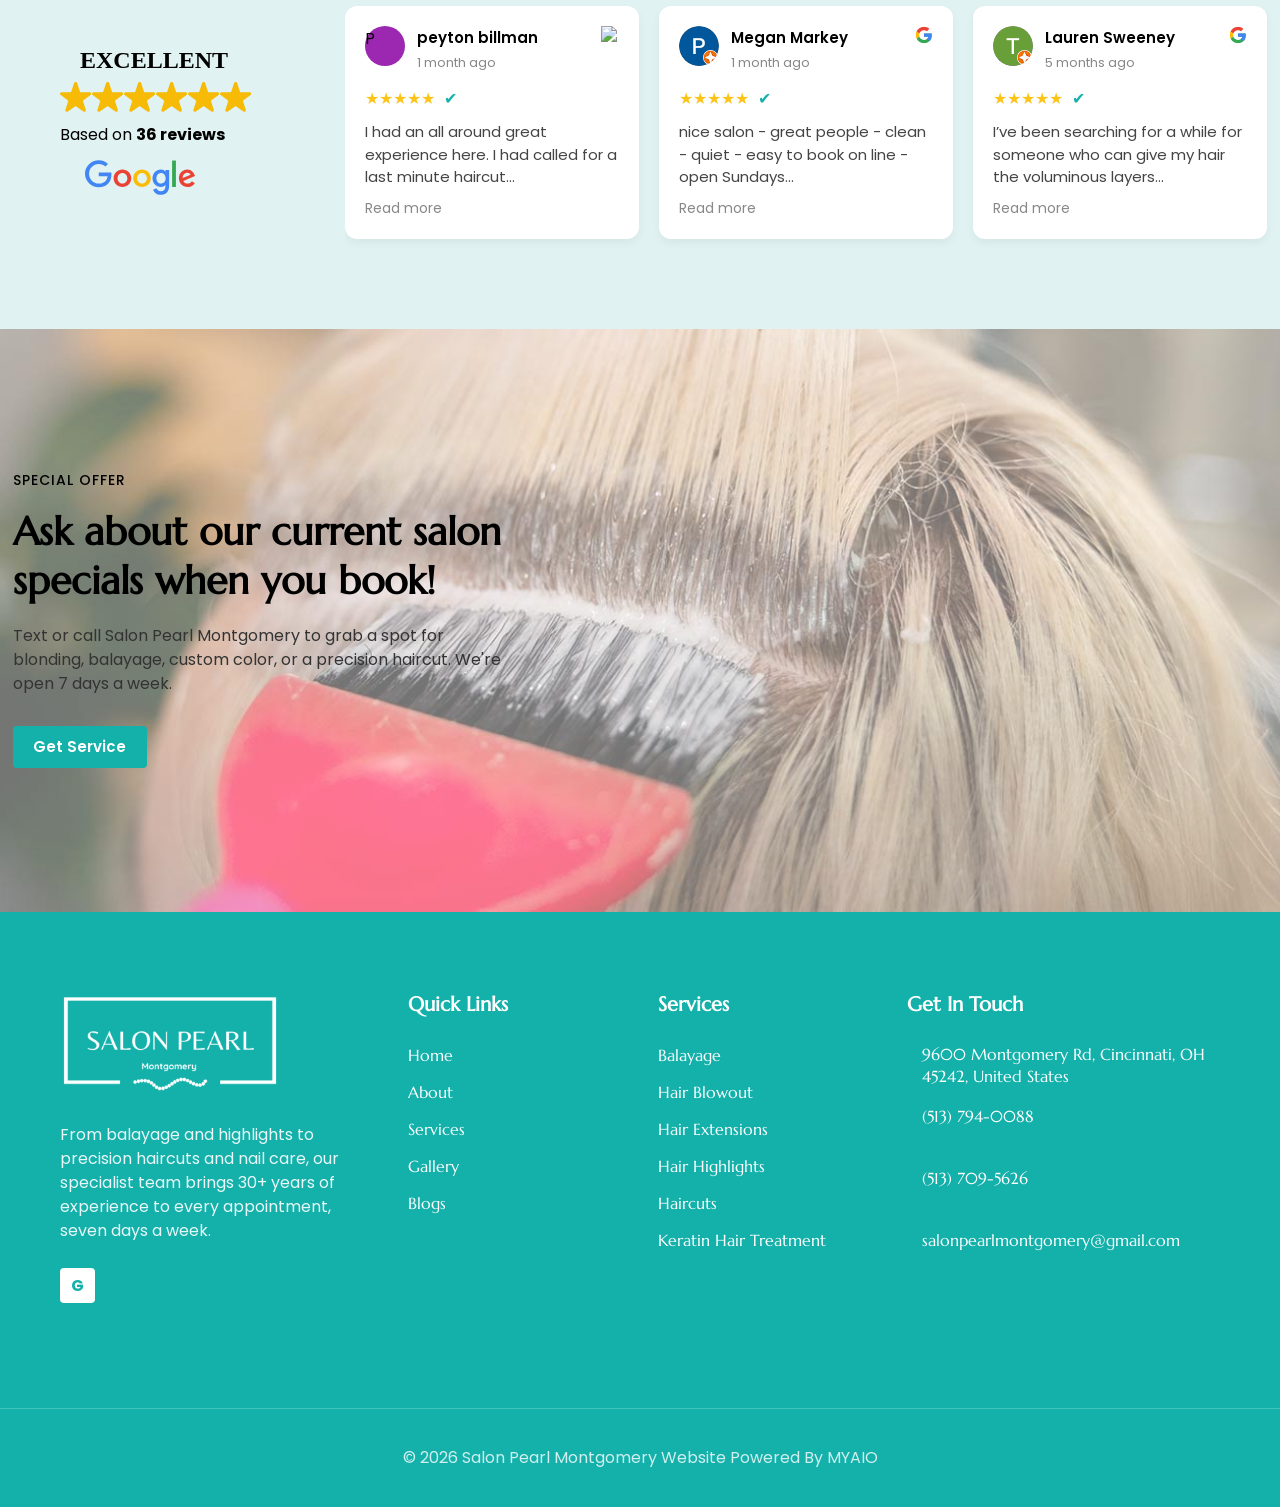
==== commit 833501c5: "Update hero title with additional text" ====
--- a/index.html
+++ b/index.html
@@ -44,7 +44,8 @@
 
         <h1 class="hero-title">
           Best Hair & Nail Salon <br />
-          In Cincinnati, Ohio
+          In Cincinnati, Ohio zain chughtai
+          
         </h1>
 
         <p class="hero-description">
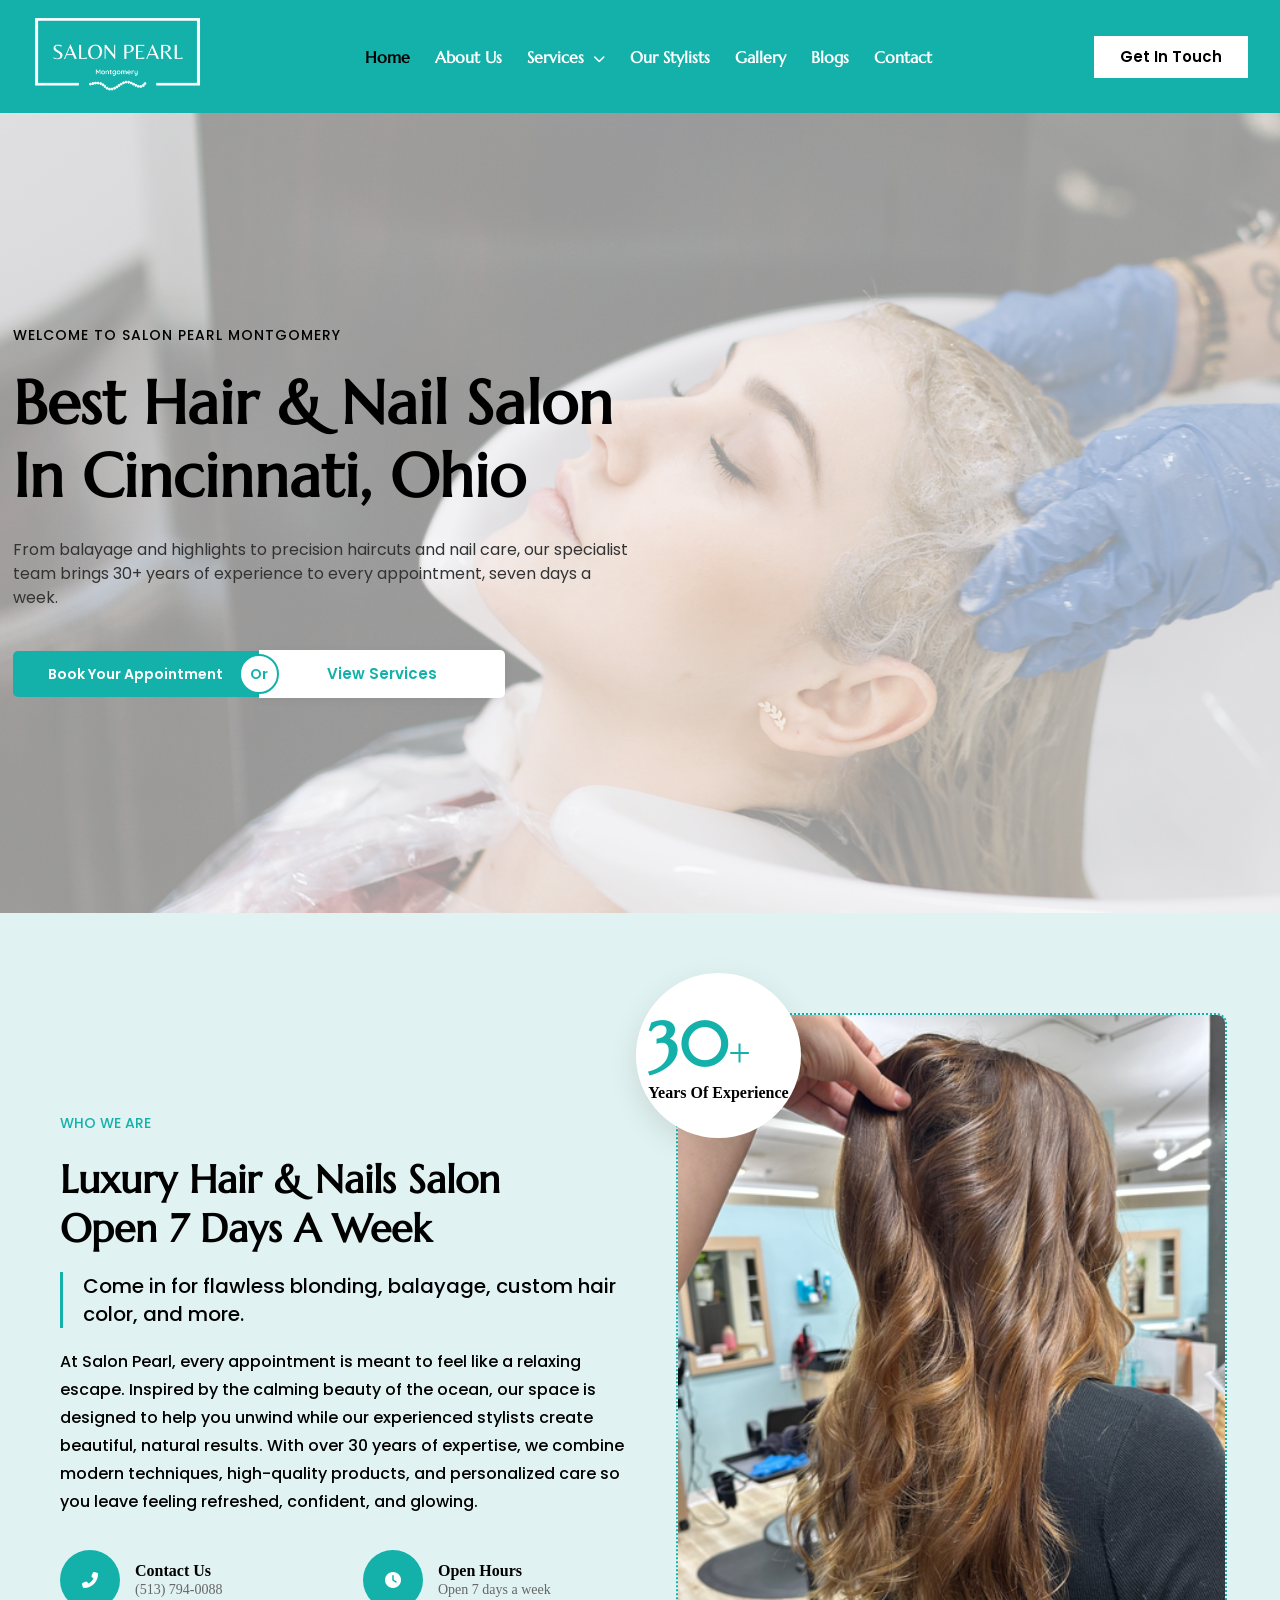
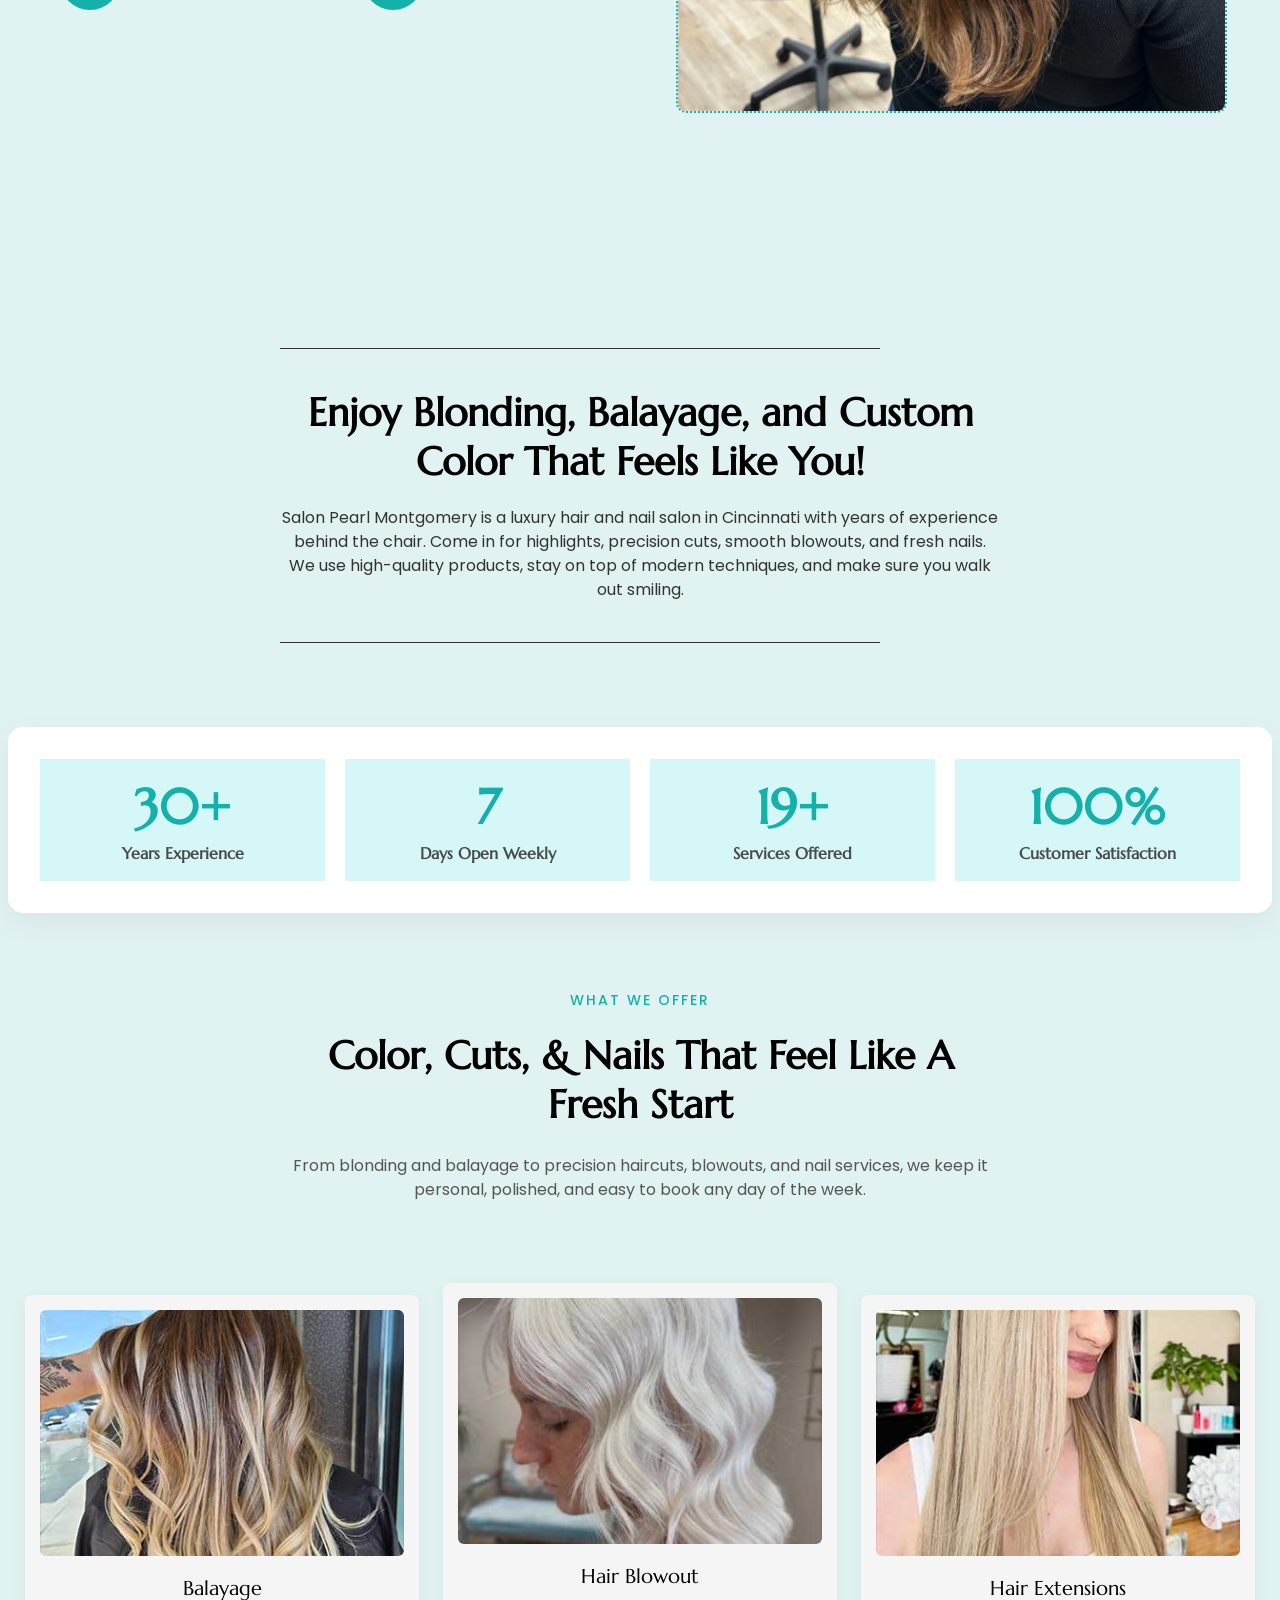
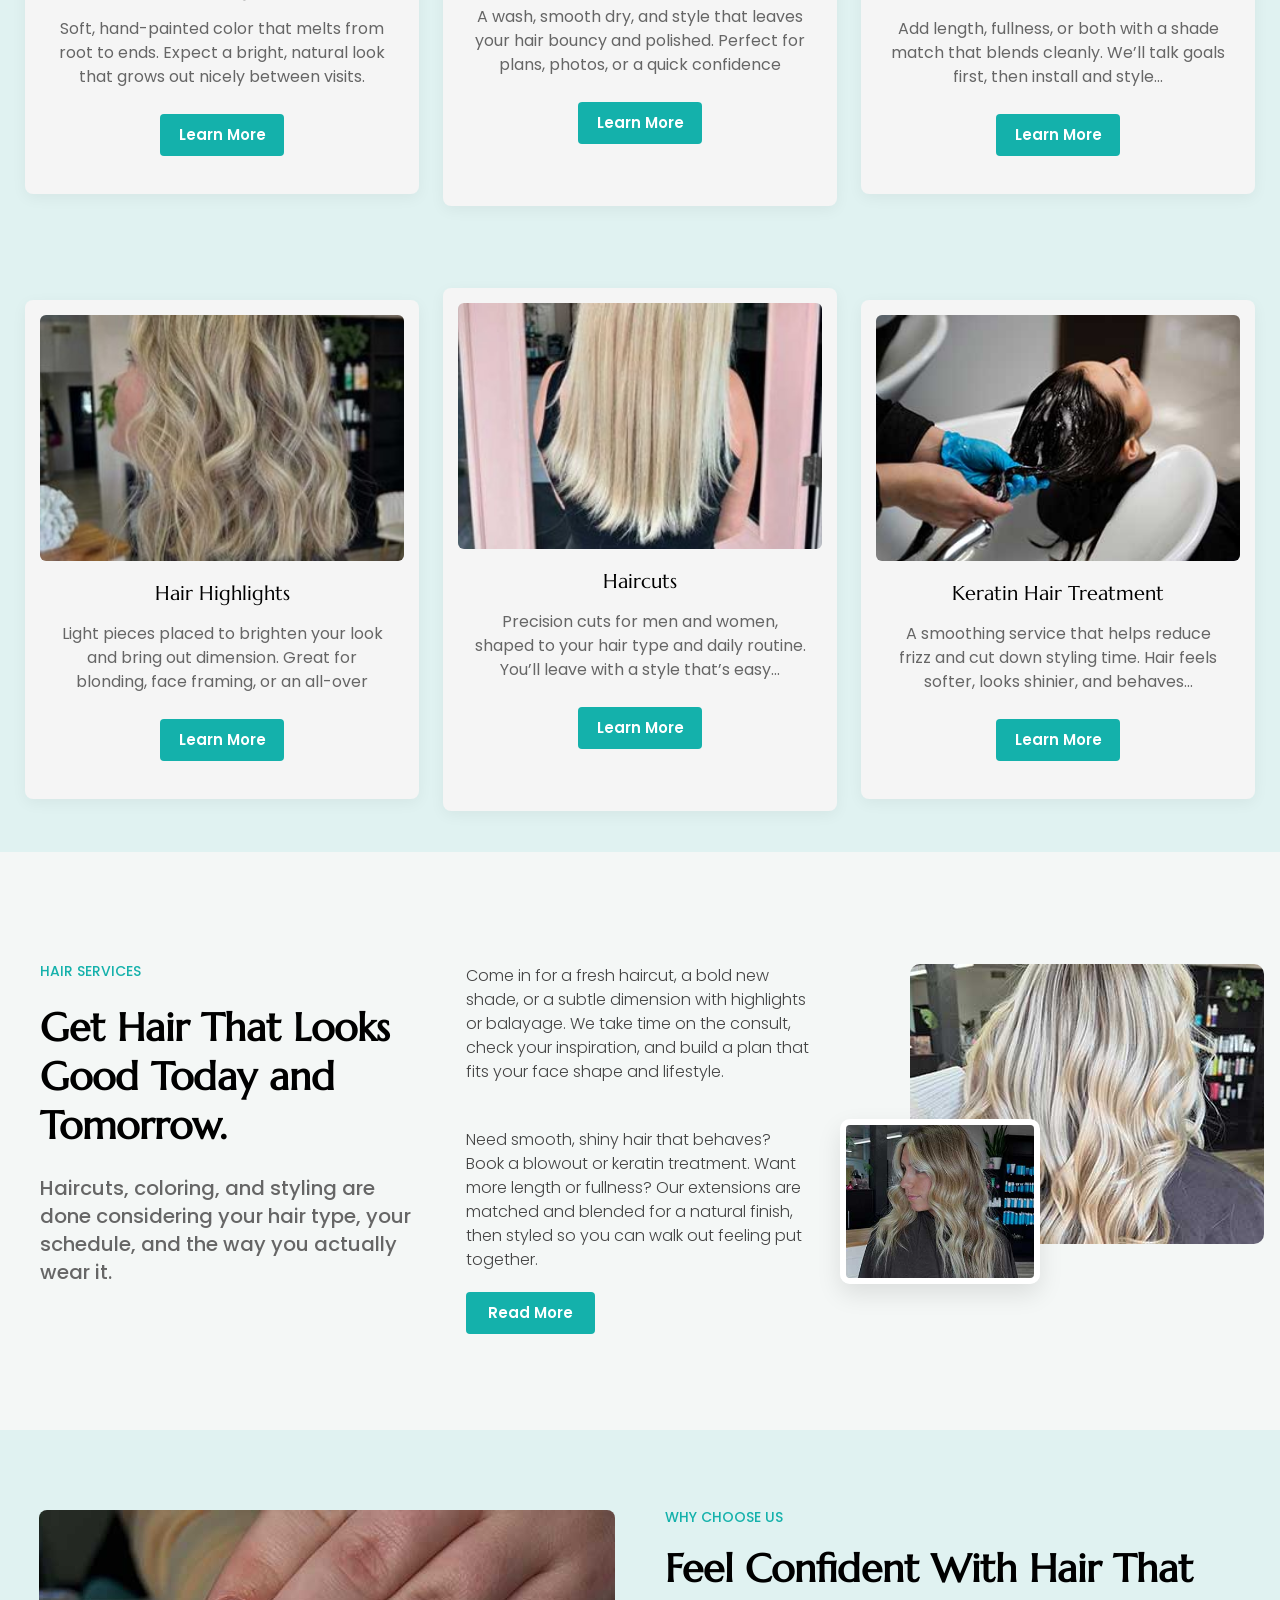
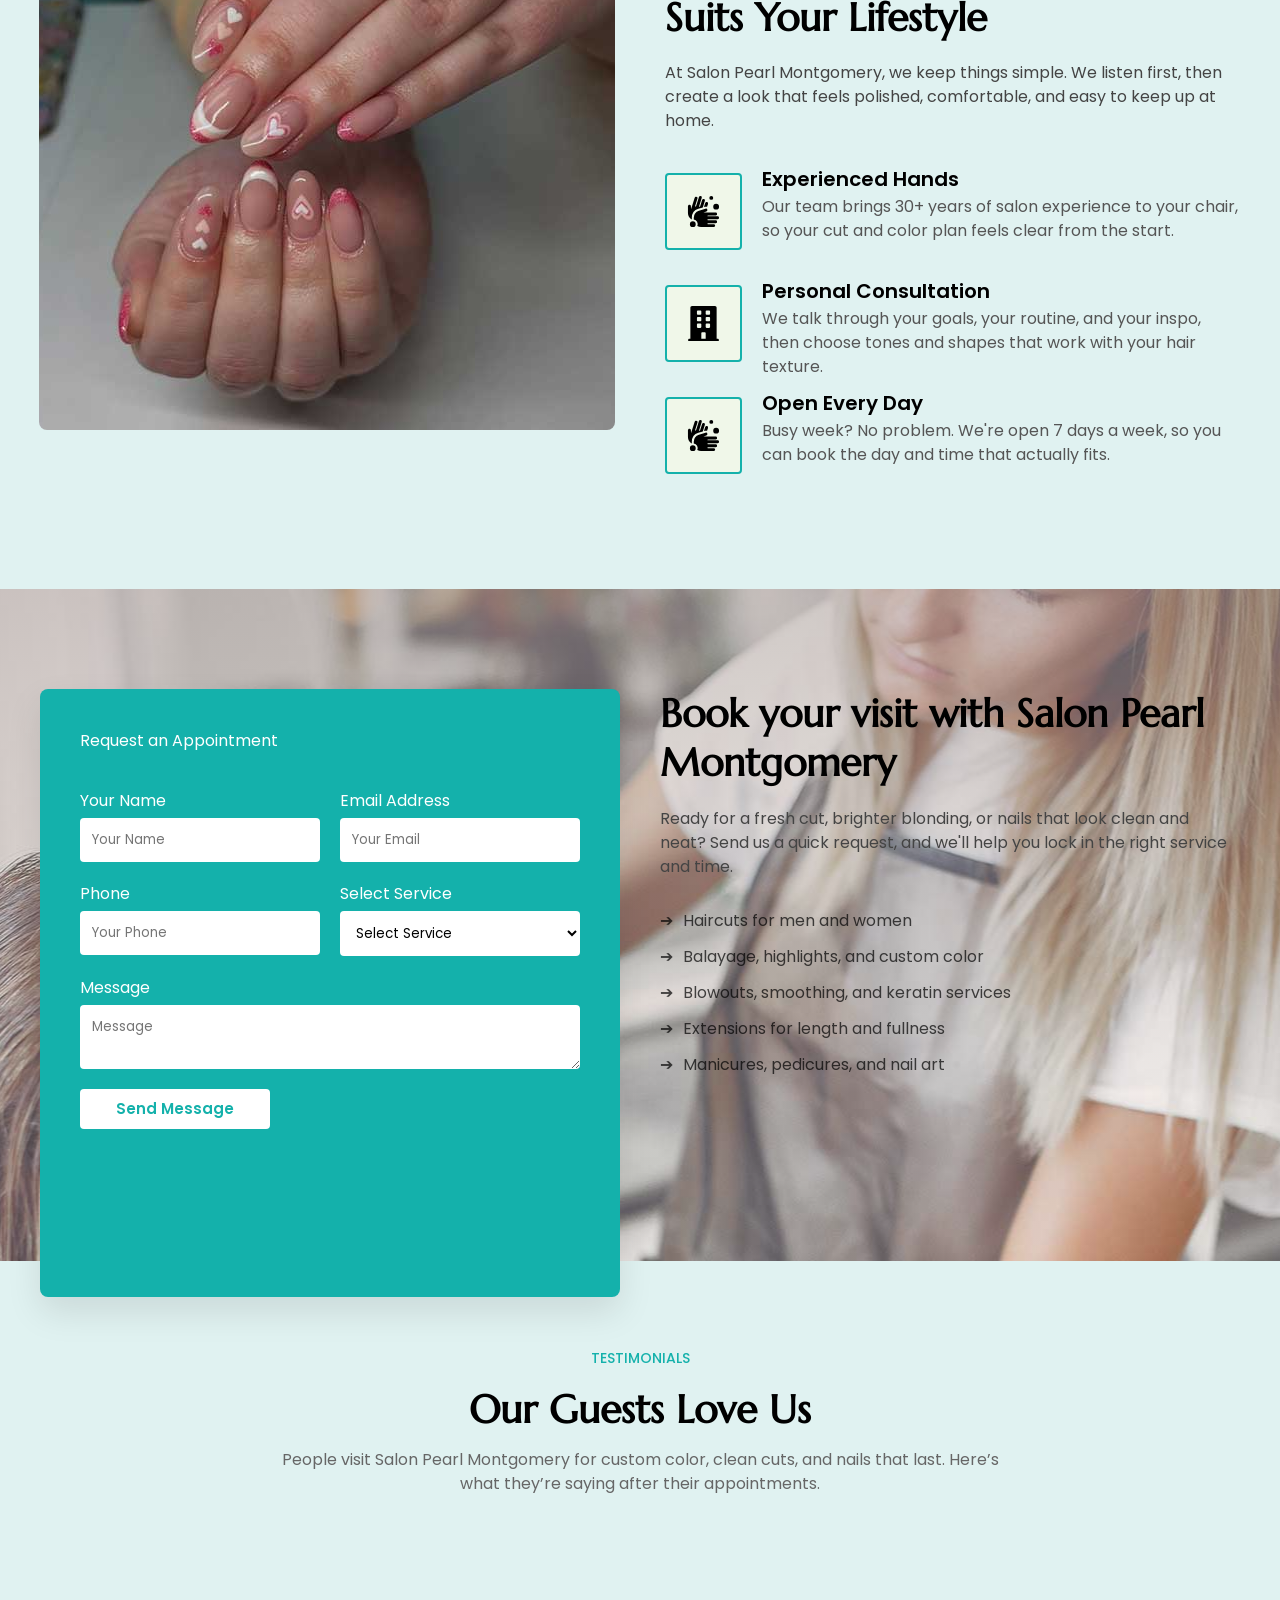
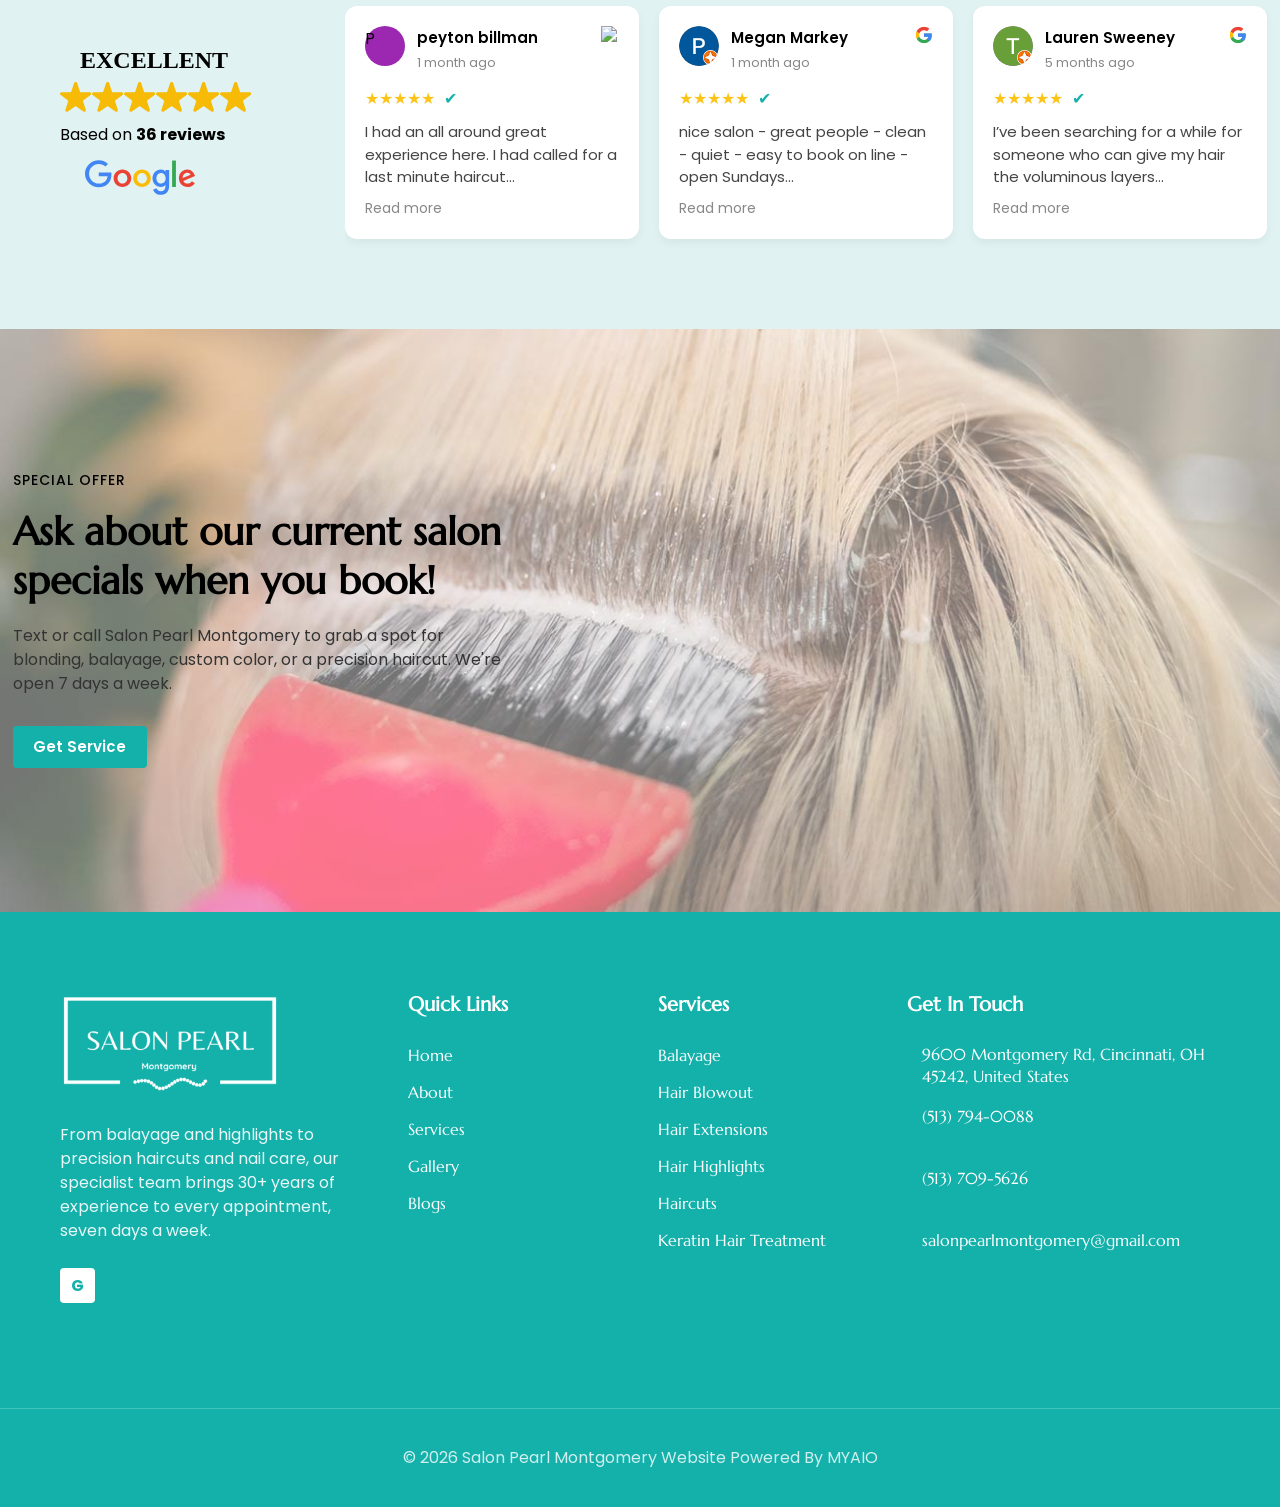
==== commit 90981360: "Remove 'zain chughtai' from hero title" ====
--- a/index.html
+++ b/index.html
@@ -44,7 +44,7 @@
 
         <h1 class="hero-title">
           Best Hair & Nail Salon <br />
-          In Cincinnati, Ohio zain chughtai
+          In Cincinnati, Ohio 
           
         </h1>
 
